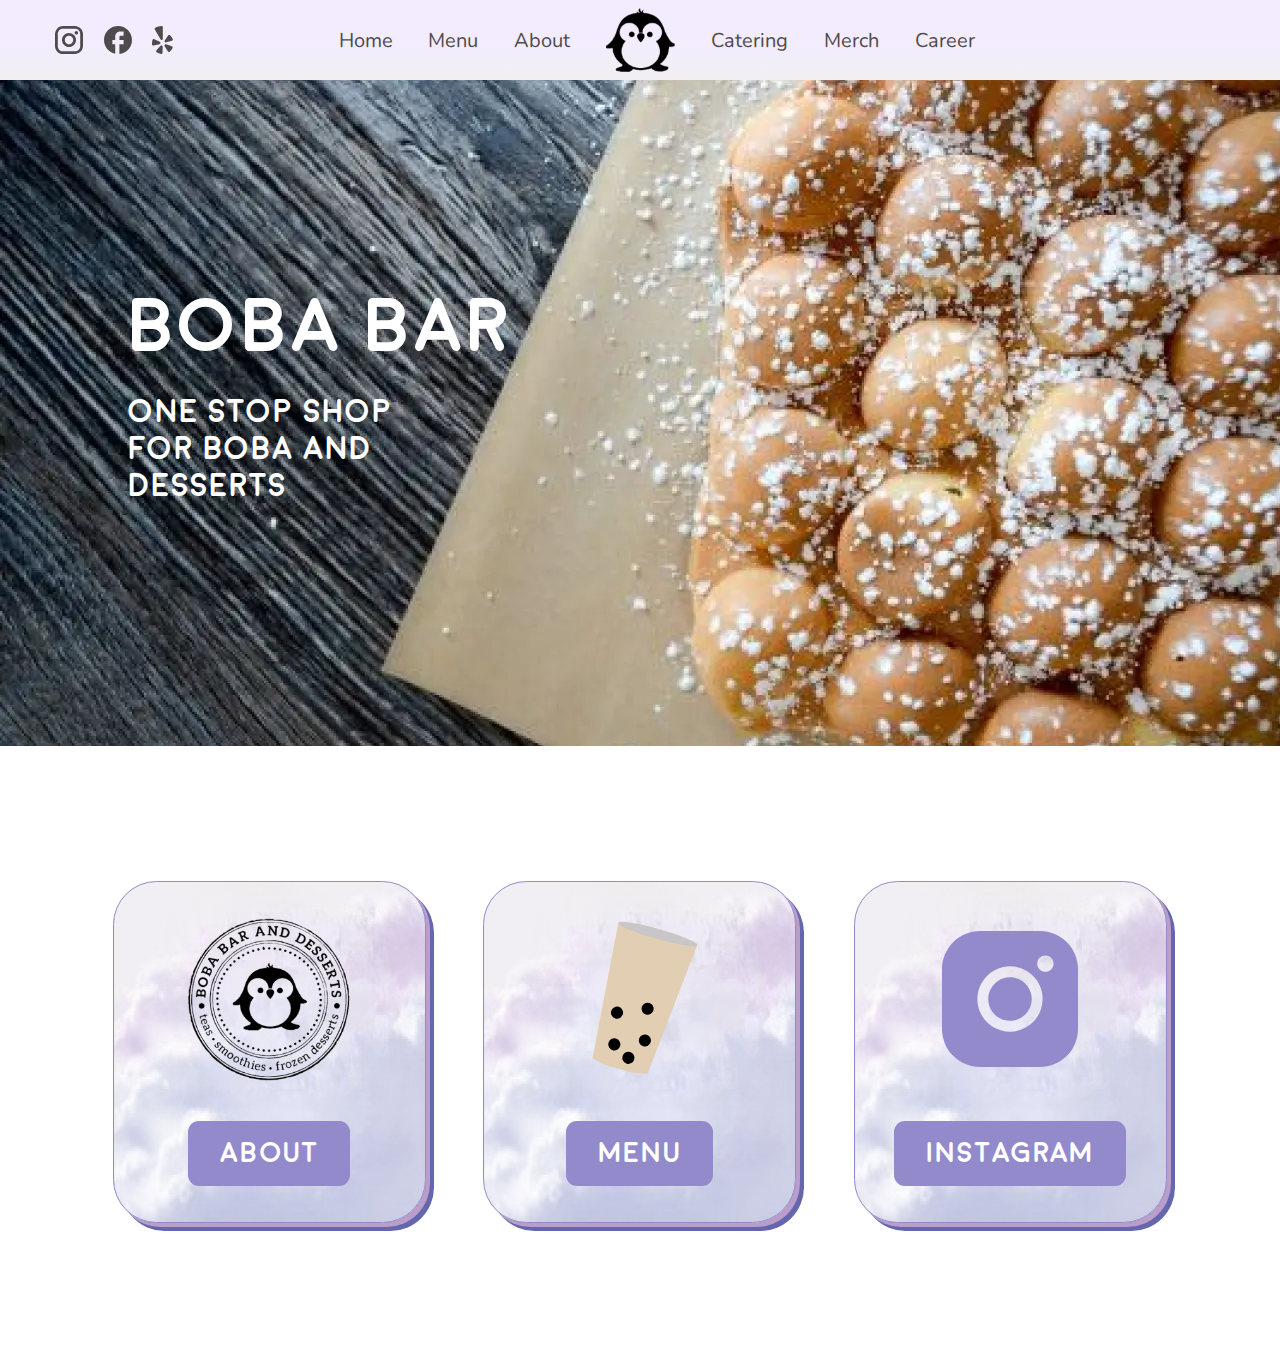
==== index.html @ d7147691 "add nav section on home page" ====
<!DOCTYPE html>
<html lang="en">
<head>
    <meta charset="UTF-8">
    <meta name="viewport" content="width=device-width, initial-scale=1.0">
    <title>Boba Bar</title>
    <link href="index.css" rel="stylesheet"/>
    <script src="component.js"></script>
</head>
<body>
    <header>
        <nav-component></nav-component>
    </header>

    <main>
        <section id="home">
            <h1>BOBA BAR</h1>
            <p>ONE STOP SHOP FOR BOBA AND DESSERTS</p>
        </section>
        <nav>
            <a href="about.html"><img src="assets/logo.png" alt="Boba Bar Logo" height="163"><span>About</span></a>
            <a href="menu.html"><img src="assets/boba-tea.svg" alt="Boba Bar Logo" height="163"><span>Menu</span></a>
            <a href="https://www.instagram.com/"><img src="assets/ins-filled-icon.svg" alt="Boba Bar Logo" height="163"><span>Instagram</span></a>
        </nav>
    </main>
</body>
</html>
---- index.css ----
:root {
    --primary-purple: #938ACB;
}

* {
    margin: 0;
    padding: 0;
    font-family: 'MoonBold';
}

@font-face {
    font-family: 'Nunito';
    src: url(assets/Nunito-Regular.ttf);
}

@font-face {
    font-family: 'MoonLight';
    src: url(assets/Moon-Light.otf);
}

@font-face {
    font-family: 'MoonBold';
    src: url(assets/Moon-Bold.otf);
}

nav-component {
    display: grid;
    grid-template-columns: 13.8vw auto 11.2vw;
    background: linear-gradient(180deg, #F3ECFF 42.71%, #F1EFF3 100%);
    height: 80px;
    align-items: center;
    justify-items: center;
    font-family: 'Nunito';
    font-size: 20px;
}

#home {
    height: 666px;
    background-image: url(assets/home-image.webp);
}

h1 {
    color: #FFF;
    width: fit-content;
    font-size: 76px;
    position: relative;
    left: 128px;
    top: 203px;
    letter-spacing: 2px;
}

#home p {
    color: #FFF;
    width: 275px;
    font-size: 32px;
    position: relative;
    left: 128px;
    top: 226px;
    letter-spacing: 1px;
}

nav {
    display: flex;
    height: 612px;
    align-items: center;
    padding-left: 8.8vw;
}

nav a {
    width: 24.3vw;
    height: 340px;
    box-shadow: 4px 4px 0px 0px #BA9EC9, 8px 8px 0px 0px #6467AE;
    border: 1.4px solid var(--primary-purple, #938ACB);
    border-radius: 43.6px;
    margin-right: 4.5vw;
    display: flex;
    flex-direction: column;
    justify-content: center;
    align-items: center;
    background-image: url(assets/cloud.png);
    text-decoration: none;
    color: #FFF;
    font-size: 2.2vw;
}

nav a span {
    margin-top: 40px;
    background-color: var(--primary-purple, #938ACB);
    padding: 16px 32px;
    border-radius: 10.9px;
}
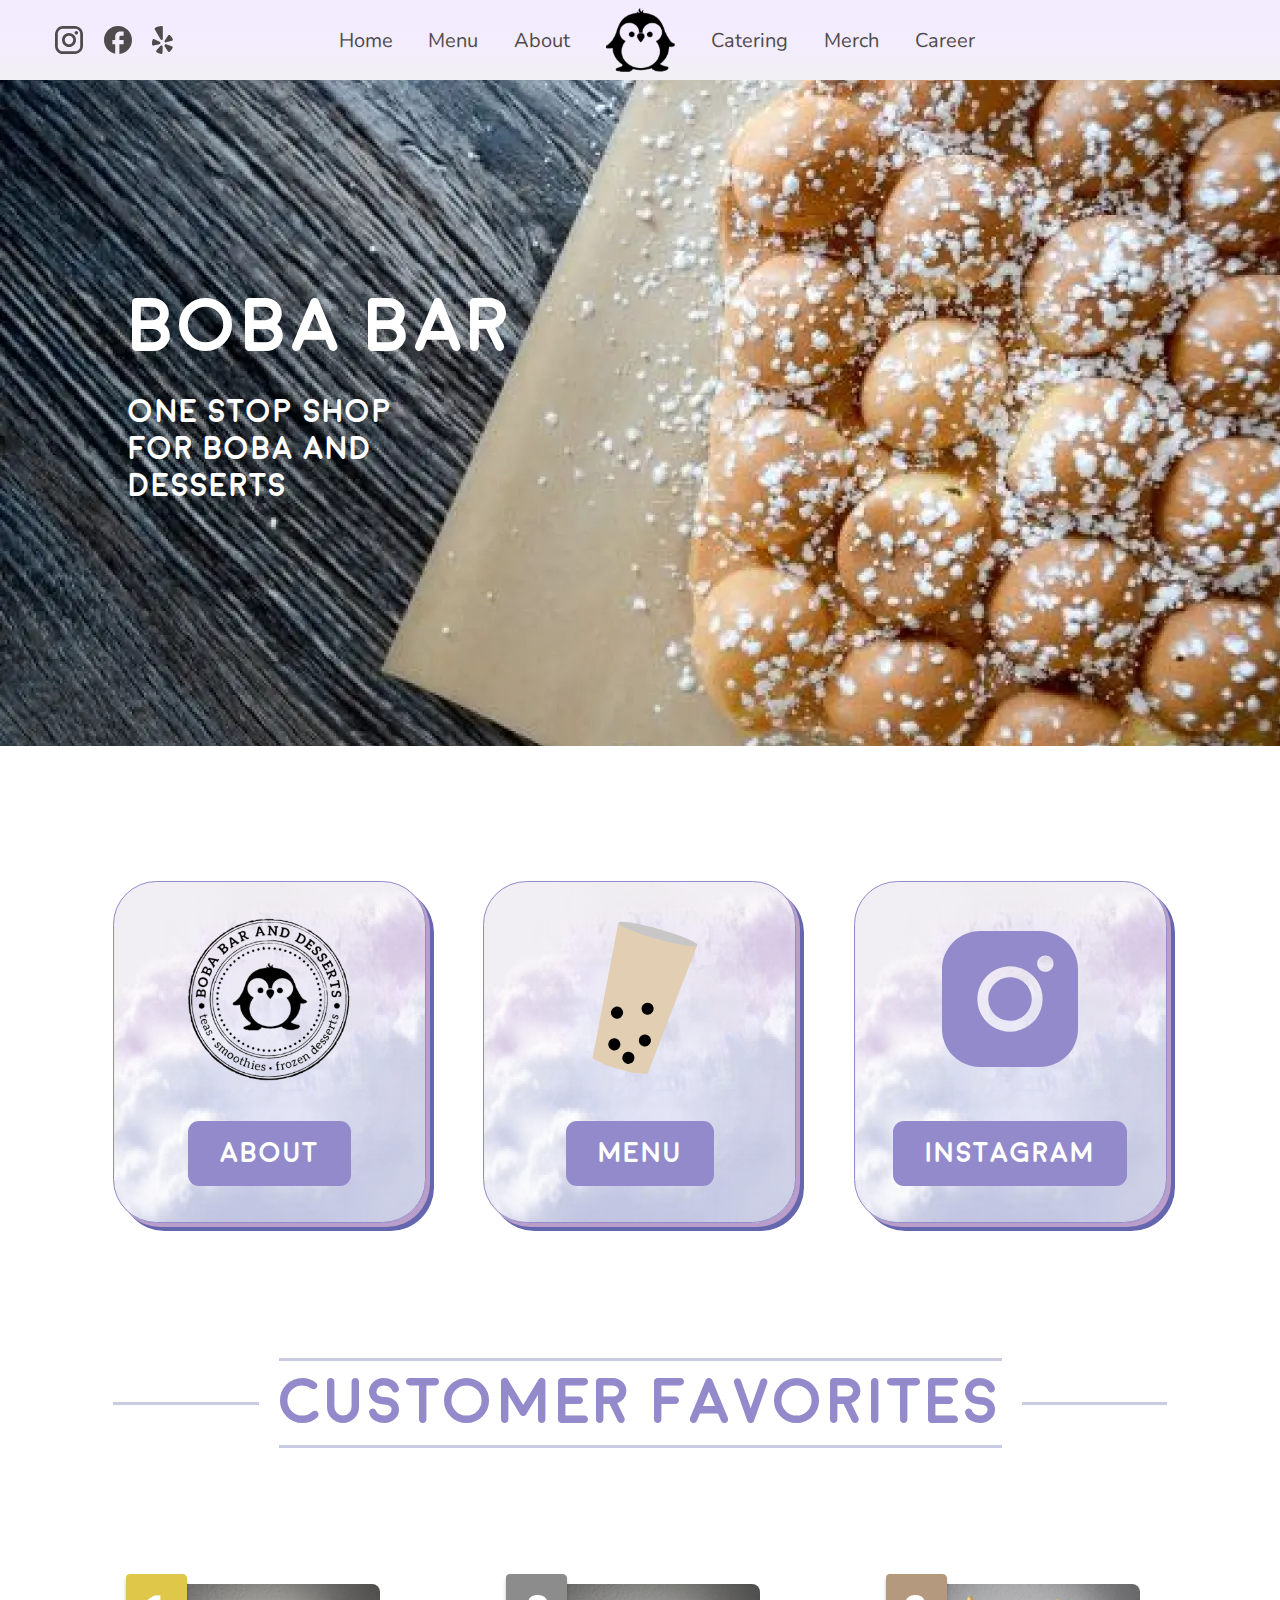
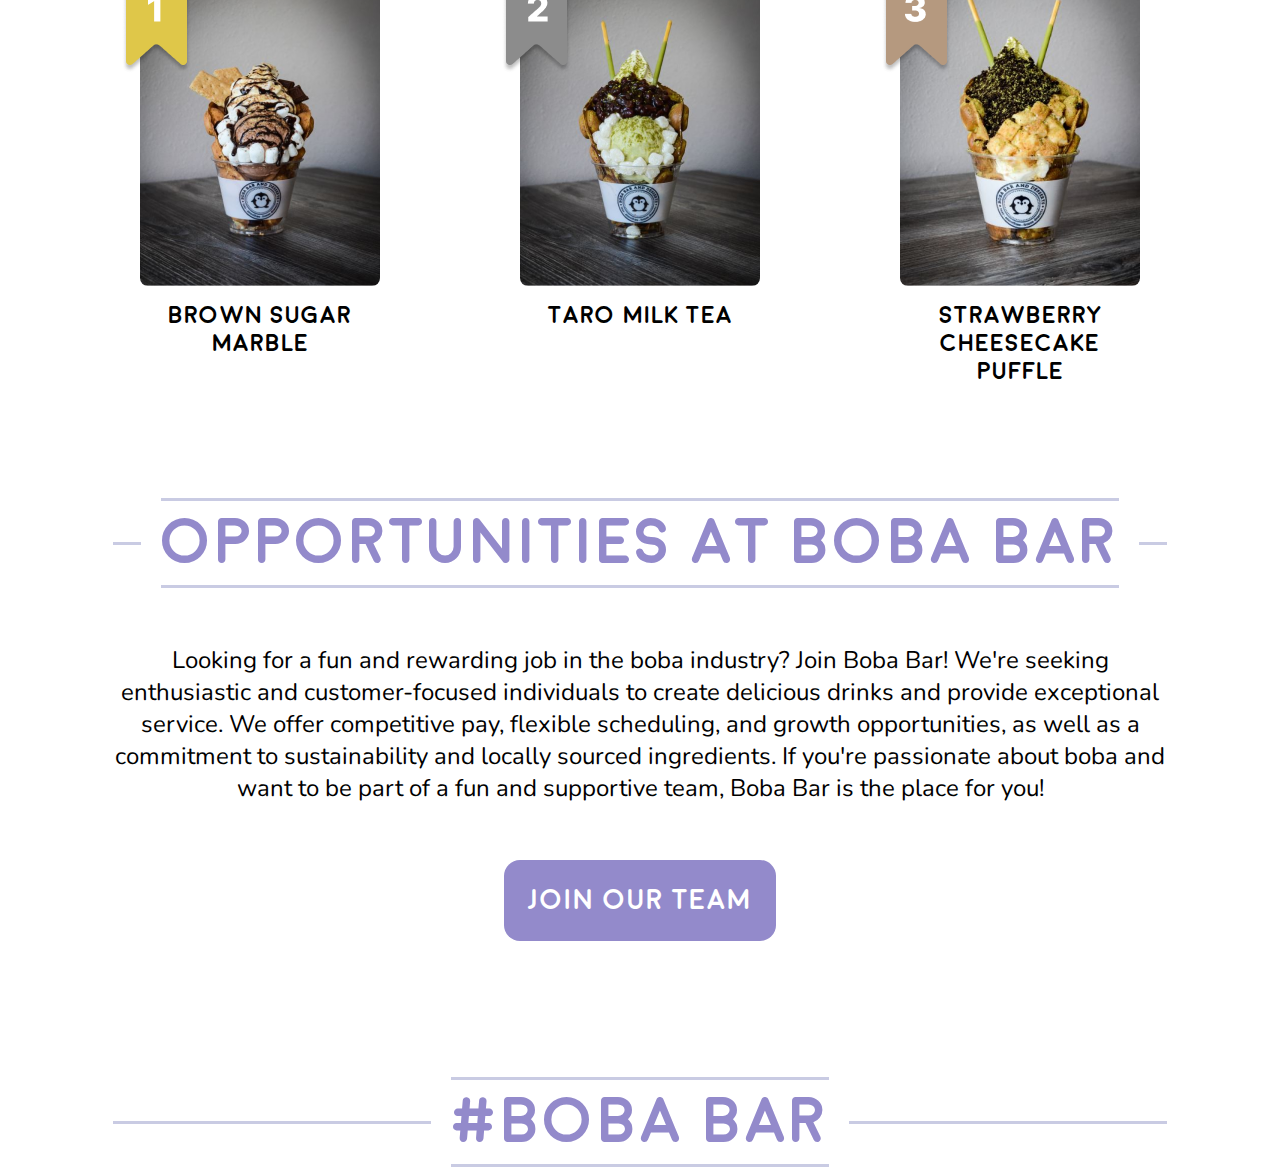
==== commit 937c043e: "add customer favorite and opportunity in home page" ====
--- a/index.html
+++ b/index.html
@@ -18,10 +18,37 @@
             <p>ONE STOP SHOP FOR BOBA AND DESSERTS</p>
         </section>
         <nav>
-            <a href="about.html"><img src="assets/logo.png" alt="Boba Bar Logo" height="163"><span>About</span></a>
-            <a href="menu.html"><img src="assets/boba-tea.svg" alt="Boba Bar Logo" height="163"><span>Menu</span></a>
-            <a href="https://www.instagram.com/"><img src="assets/ins-filled-icon.svg" alt="Boba Bar Logo" height="163"><span>Instagram</span></a>
+            <a href="about.html"><img src="assets/logo.png" alt="Boba Bar Logo" height="163"><span>ABOUT</span></a>
+            <a href="menu.html"><img src="assets/boba-tea.svg" alt="Boba Bar Logo" height="163"><span>MENU</span></a>
+            <a href="https://www.instagram.com/"><img src="assets/ins-filled-icon.svg" alt="Boba Bar Logo" height="163"><span>INSTAGRAM</span></a>
         </nav>
+        <section id="customer-favorites">
+            <div>
+                <h2>CUSTOMER FAVORITES</h2>
+            </div>
+            <ol>
+                <li><img src="assets/1.png" alt="1"><img src="assets/favorite1.png" alt="Brown Sugar Marble" width="240"><div>BROWN SUGAR MARBLE</div></li>
+                <li><img src="assets/2.png" alt="2"><img src="assets/favorite2.png" alt="Taro Milk Tea" width="240"><div>TARO MILK TEA</div></li>
+                <li><img src="assets/3.png" alt="3"><img src="assets/favorite3.png" alt="Brown Sugar Marble" width="240"><div>STRAWBERRY CHEESECAKE PUFFLE</div></li>
+            </ol>
+        </section>
+        <section id="opportunities">
+            <div>
+                <h2>OPPORTUNITIES AT BOBA BAR</h2>
+            </div>
+            <p>
+                Looking for a fun and rewarding job in the boba industry? Join Boba Bar! We're seeking enthusiastic and customer-focused individuals to create 
+                delicious drinks and provide exceptional service. We offer competitive pay, flexible scheduling, and growth opportunities, as well as a commitment 
+                to sustainability and locally sourced ingredients. If you're passionate about boba and want to be part of a fun and supportive team, Boba Bar is 
+                the place for you! 
+            </p>
+            <a href="career.html">JOIN OUR TEAM</a>
+        </section>
+        <section id="boba-bar">
+            <div>
+                <h2>#BOBA BAR</h2>
+            </div>
+        </section>
     </main>
 </body>
 </html>--- a/index.css
+++ b/index.css
@@ -88,4 +88,110 @@
     background-color: var(--primary-purple, #938ACB);
     padding: 16px 32px;
     border-radius: 10.9px;
+    letter-spacing: 1px;
+}
+
+h2 {
+    text-align: center;
+    color: var(--primary-purple, #938ACB);
+    font-size: 64px;
+    border-bottom: 3px solid #C9CBE3;
+    border-top: 3px solid #C9CBE3;
+    padding: 5px 0;
+    letter-spacing: 2px;
+}
+
+section > div {
+    display: flex;
+    width: 82.4vw;
+    align-items: center;
+}
+
+section > div::before {
+    content: "";
+    height: 3px;
+    background-color: #C9CBE3;
+    margin-right: 20px;
+    flex-grow: 1;
+}
+
+section > div::after {
+    content: "";
+    height: 3px;
+    background-color: #C9CBE3;
+    margin-left: 20px;
+    flex-grow: 1;
+}
+
+#customer-favorites {
+    display: flex;
+    flex-direction: column;
+    align-items: center;
+    height: 740px;
+}
+
+#customer-favorites ol {
+    display: flex;
+    list-style-type: none;
+    width: 100vw;
+    justify-content: space-evenly;
+    margin-top: 37px;
+}
+
+#customer-favorites li {
+    display: flex;
+    flex-direction: column;
+    align-items: center;
+}
+
+#customer-favorites li > img:first-child {
+    position: relative;
+    right: 103.5px;
+    top: 89px;
+}
+
+#customer-favorites li > img:nth-child(2) {
+    border-radius: 8px;
+}
+
+#customer-favorites ol div {
+    font-size: 24px;
+    width: 240px;
+    text-align: center;
+    margin-top: 16px;
+    letter-spacing: 1px;
+}
+
+#opportunities {
+    display: flex;
+    flex-direction: column;
+    align-items: center;
+}
+
+#opportunities p {
+    width: 82.4vw;
+    font-family: 'Nunito';
+    letter-spacing: 0px;
+    font-size: 24px;
+    text-align: center;
+    margin-top: 56px;
+}
+
+#opportunities a {
+    margin-top: 56px;
+    background-color: var(--primary-purple, #938ACB);
+    padding: 24px;
+    border-radius: 16px;
+    text-decoration: none;
+    color: #FFF;
+    font-size: 2.2vw;
+    letter-spacing: 1px;
+    margin-bottom: 136px;
+}
+
+#boba-bar {
+    display: flex;
+    flex-direction: column;
+    align-items: center;
+    /* height: 588px; */
 }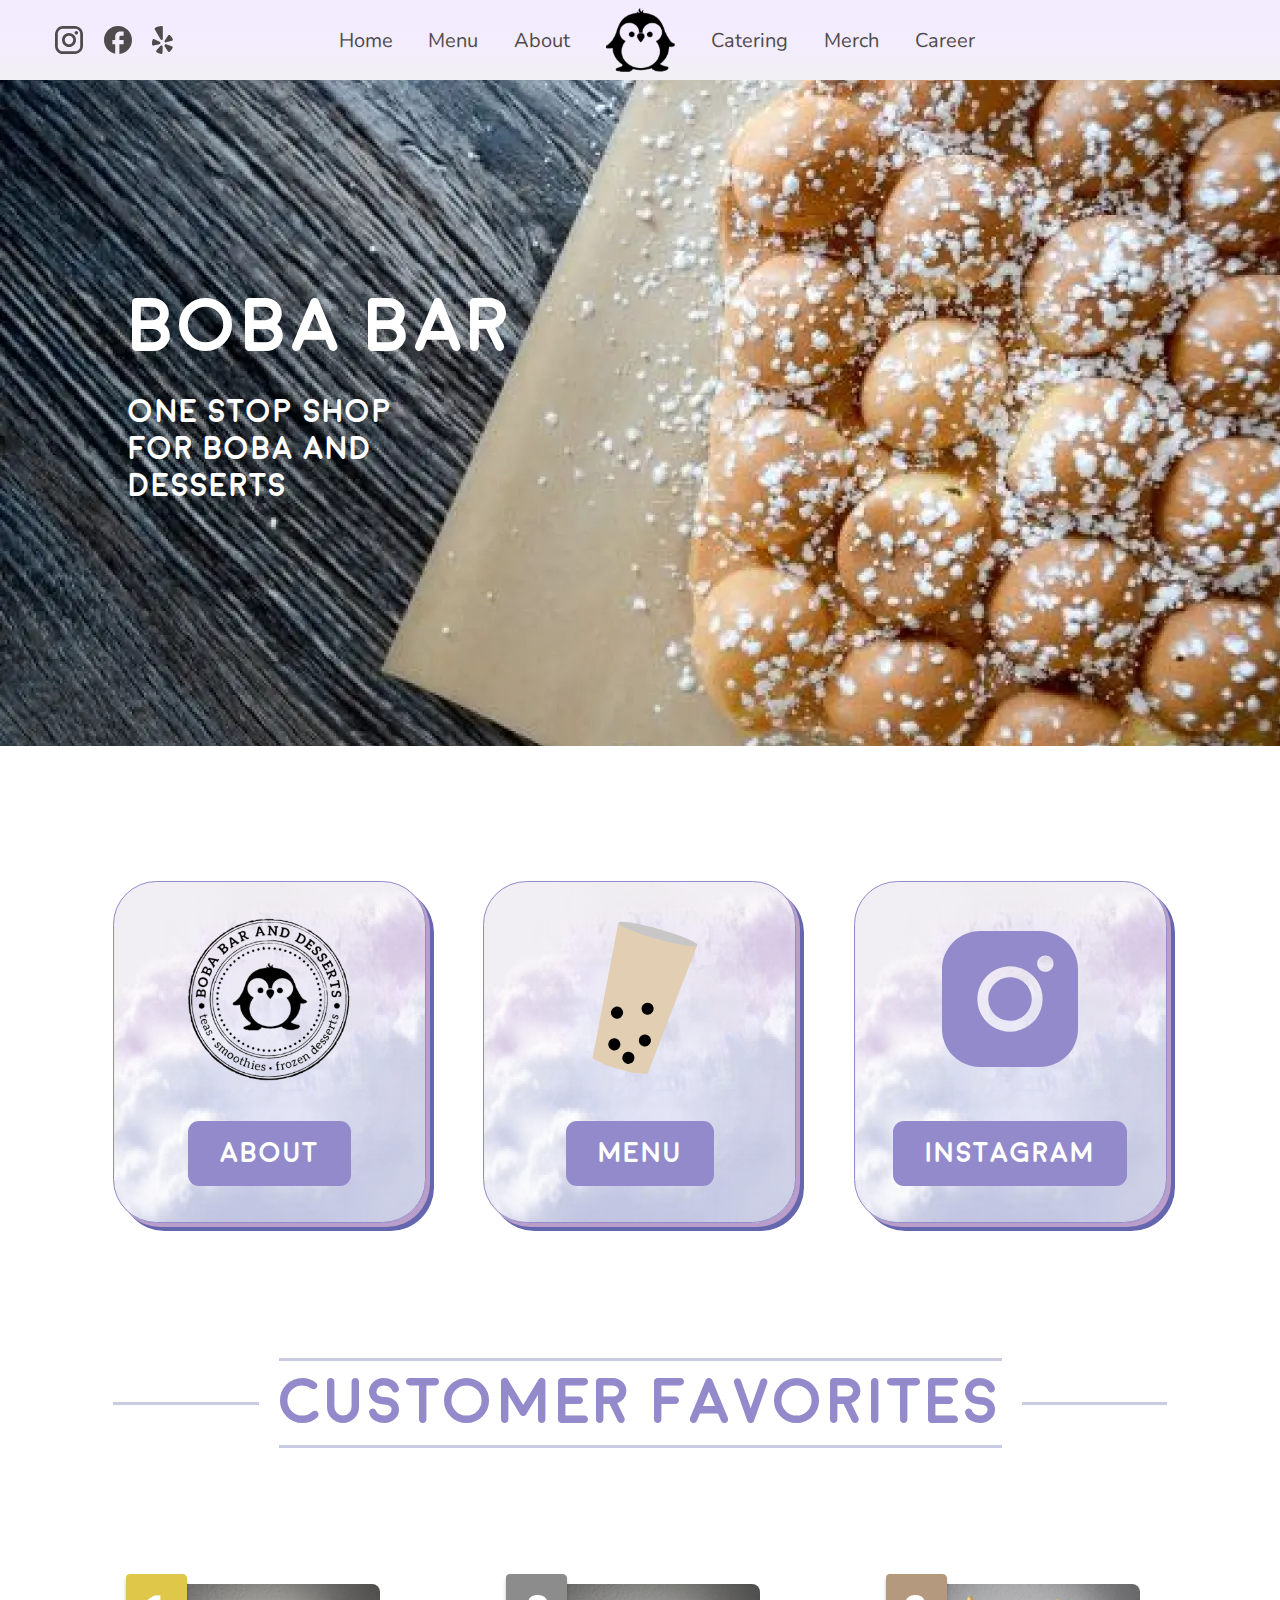
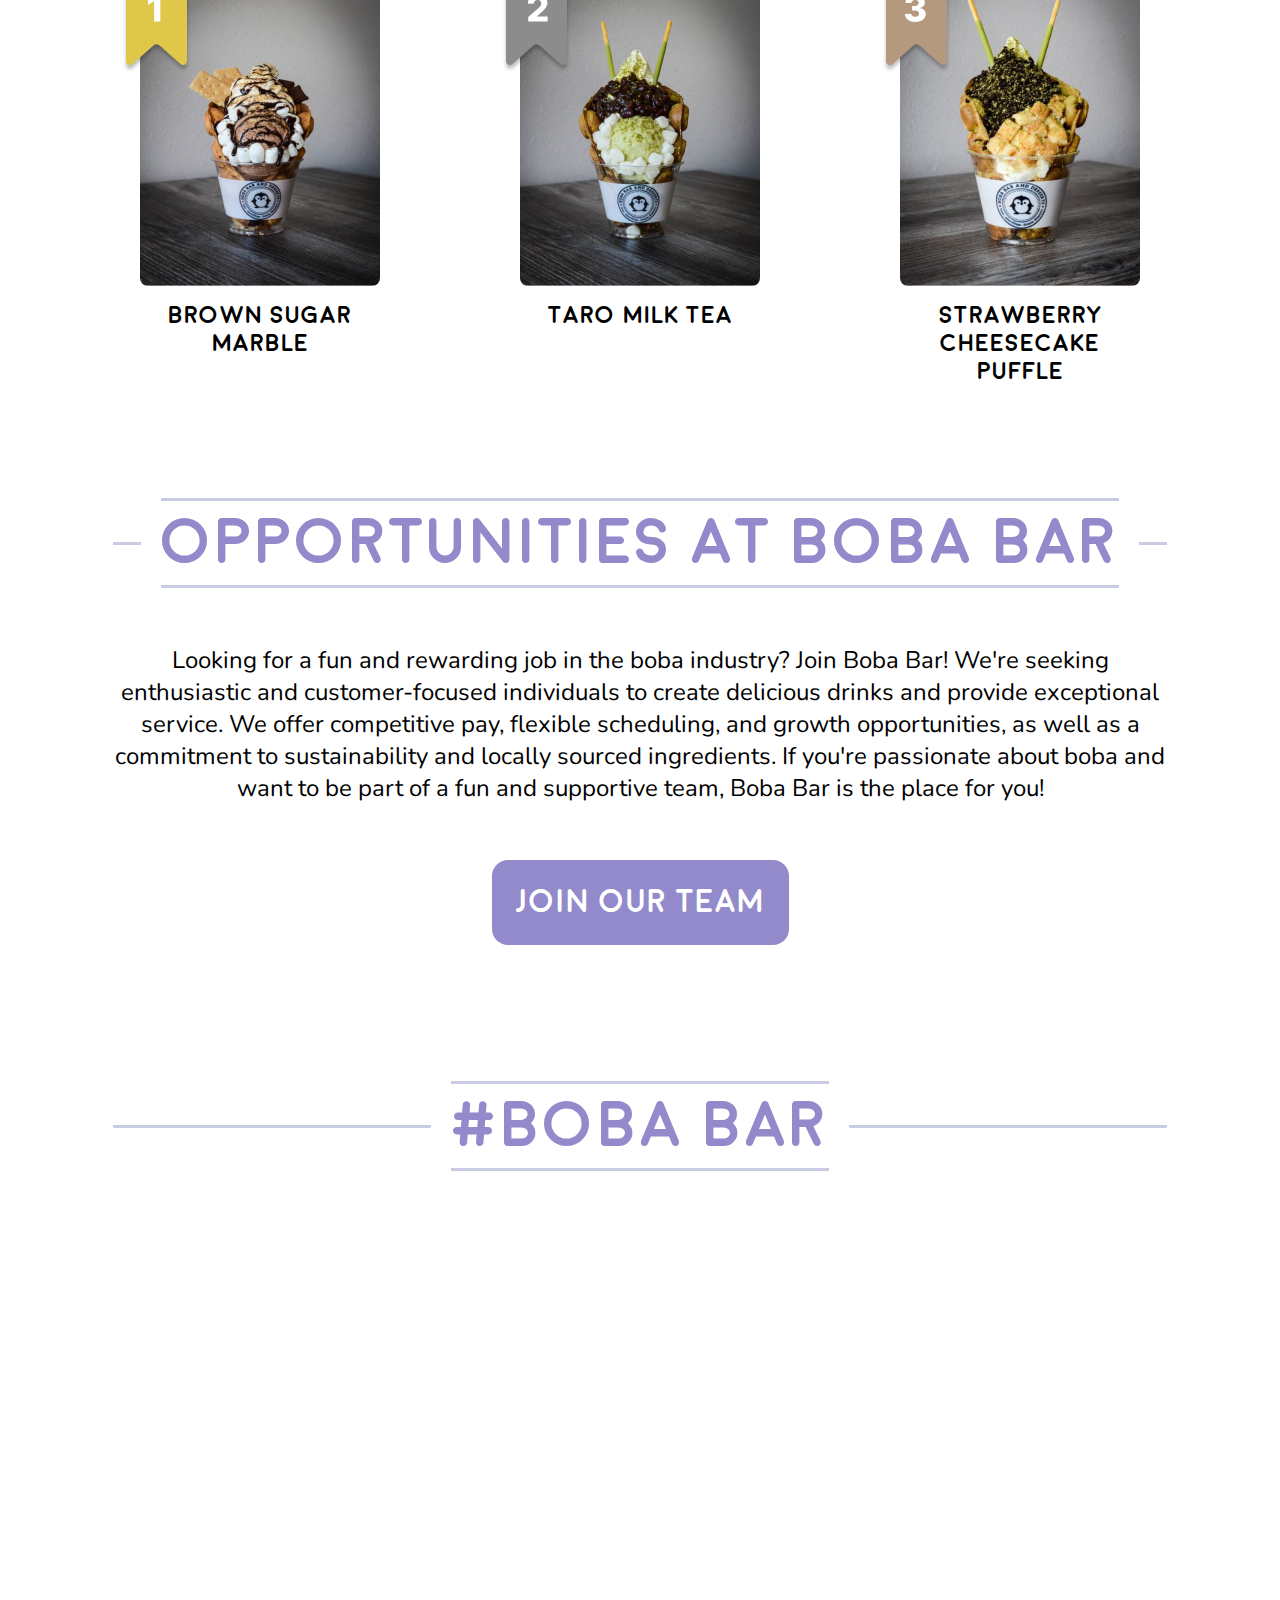
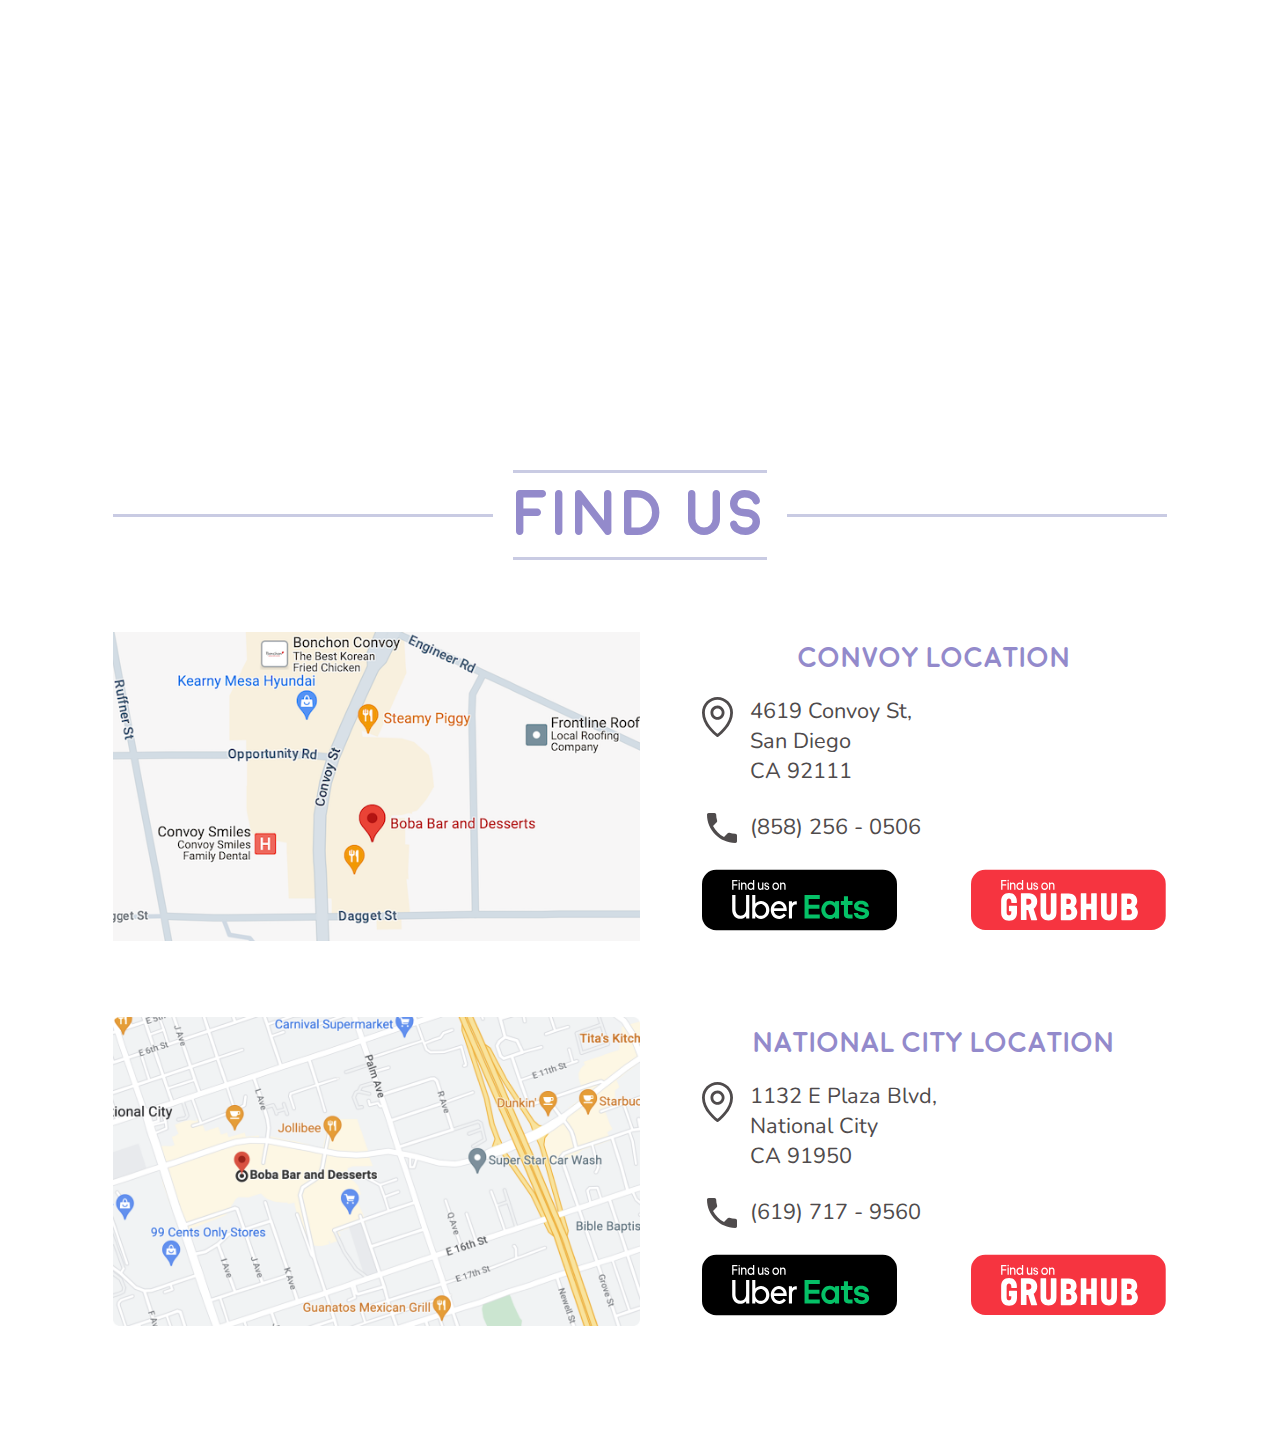
==== commit 63bd7b30: "add find us section" ====
--- a/index.html
+++ b/index.html
@@ -49,6 +49,63 @@
                 <h2>#BOBA BAR</h2>
             </div>
         </section>
+        <section id="find-us">
+            <div>
+                <h2>FIND US</h2>
+            </div>
+            <address>
+                <a href="https://www.google.com/maps/place/Boba+Bar+and+Desserts/@32.8244555,-117.1570909,17z/data=!3m1!4b1!4m6!3m5!1s0x80dbff946a42c517:0x4d366c7388906545!8m2!3d32.824451!4d-117.154516!16s%2Fg%2F11c48692sg?entry=ttu">
+                    <img src="assets/convoy-location.png" alt="convoy location on google map">
+                </a>
+                <p>CONVOY LOCATION</p>
+                <div class="location">
+                    <img src="assets/location-icon.svg" alt="location icon">
+                    <p>
+                        4619 Convoy St,<br/>
+                        San Diego<br/>
+                        CA 92111<br/>
+                    </p>
+                </div>
+                <div class="phone">
+                    <img src="assets/phone-icon.svg" alt="phone icon">
+                    <p>(858) 256 - 0506</p>
+                </div>
+                <div class="links">
+                    <a href="https://www.ubereats.com/store/boba-bar-and-desserts-4619-convoy-street/r72Ex9WFTiyqSzNwh6Mhdg">
+                        <img src="assets/uber-eats.svg" alt="uber eats icon and link">
+                    </a>
+                    <a href="https://www.grubhub.com/restaurant/boba-bar-and-desserts-4619-convoy-st-san-diego/2055591">
+                        <img src="assets/grubhub.svg" alt="grubhub icon and link">
+                    </a>
+                </div>
+            </address>
+            <address>
+                <a href="https://www.google.com/maps/place/Boba+Bar+and+Desserts/@32.6760625,-117.0976457,17z/data=!3m1!4b1!4m6!3m5!1s0x80d9530e4589ebfd:0x1d3f7e11e94e4441!8m2!3d32.676058!4d-117.0950708!16s%2Fg%2F11h6l6twl8?entry=ttu">
+                    <img src="assets/national-city-location.png" alt="national city location on google map">
+                </a>
+                <p>NATIONAL CITY LOCATION</p>
+                <div class="location">
+                    <img src="assets/location-icon.svg" alt="location icon">
+                    <p>
+                        1132 E Plaza Blvd,<br/>
+                        National City<br/>
+                        CA 91950<br/>
+                    </p>
+                </div>
+                <div class="phone">
+                    <img src="assets/phone-icon.svg" alt="phone icon">
+                    <p>(619) 717 - 9560</p>
+                </div>
+                <div class="links">
+                    <a href="https://www.ubereats.com/store/boba-bar-and-desserts-1132-east-plaza-boulevard/-j3vUV7XRIqIKWFCUcZlLw">
+                        <img src="assets/uber-eats.svg" alt="uber eats icon and link">
+                    </a>
+                    <a href="https://www.grubhub.com/restaurant/boba-bar-and-desserts-1132-e-plaza-blvd-203-national-city/2043486">
+                        <img src="assets/grubhub.svg" alt="grubhub icon and link">
+                    </a>
+                </div>
+            </address>
+        </section>
     </main>
 </body>
 </html>--- a/index.css
+++ b/index.css
@@ -1,5 +1,6 @@
 :root {
     --primary-purple: #938ACB;
+    --primary-grey: #4F4B4C;
 }
 
 * {
@@ -184,14 +185,80 @@
     border-radius: 16px;
     text-decoration: none;
     color: #FFF;
+    font-size: 32px;
+    letter-spacing: 1px;
+    margin-bottom: 136px;
+}
+
+#boba-bar {
+    display: flex;
+    flex-direction: column;
+    align-items: center;
+    height: 989px;
+}
+
+#find-us {
+    display: flex;
+    flex-direction: column;
+    align-items: center;
+    padding-bottom: 112px;
+}
+
+#find-us address {
+    display: grid;
+    width: 82.4vw;
+    grid-template-columns: [line1] 50% [line2] 44% [line3];
+    grid-template-rows: [row1] auto [row2] auto [row3] auto [row4] auto [row5];
+    column-gap: 62px;
+    align-items: center;
+    font-style: normal;
+    margin-top: 72px;
+}
+
+address > a {
+    grid-column-start: line1;
+    grid-column-end: line2;
+    grid-row-start: row1;
+    grid-row-end: row5;
+}
+
+address > a img {
+    width: 100%;
+}
+
+address > p {
+    color: var(--primary-purple, #938ACB);
     font-size: 2.2vw;
-    letter-spacing: 1px;
-    margin-bottom: 136px;
-}
-
-#boba-bar {
-    display: flex;
-    flex-direction: column;
-    align-items: center;
-    /* height: 588px; */
+    text-align: center;
+}
+
+address .location {
+    display: flex;
+    align-items: flex-start;
+    gap: 17px;
+}
+
+address .phone {
+    display: flex;
+    align-items: center;
+    gap: 8px;
+}
+
+address div p {
+    color: var(--primary-grey, #4F4B4C);
+    font-family: 'Nunito';
+    font-size: 1.7vw;
+}
+
+address .links {
+    display: flex;
+    justify-content: space-between;
+}
+
+address .links a {
+    width: 42%;
+}
+
+address .links img {
+    width: 100%;
 }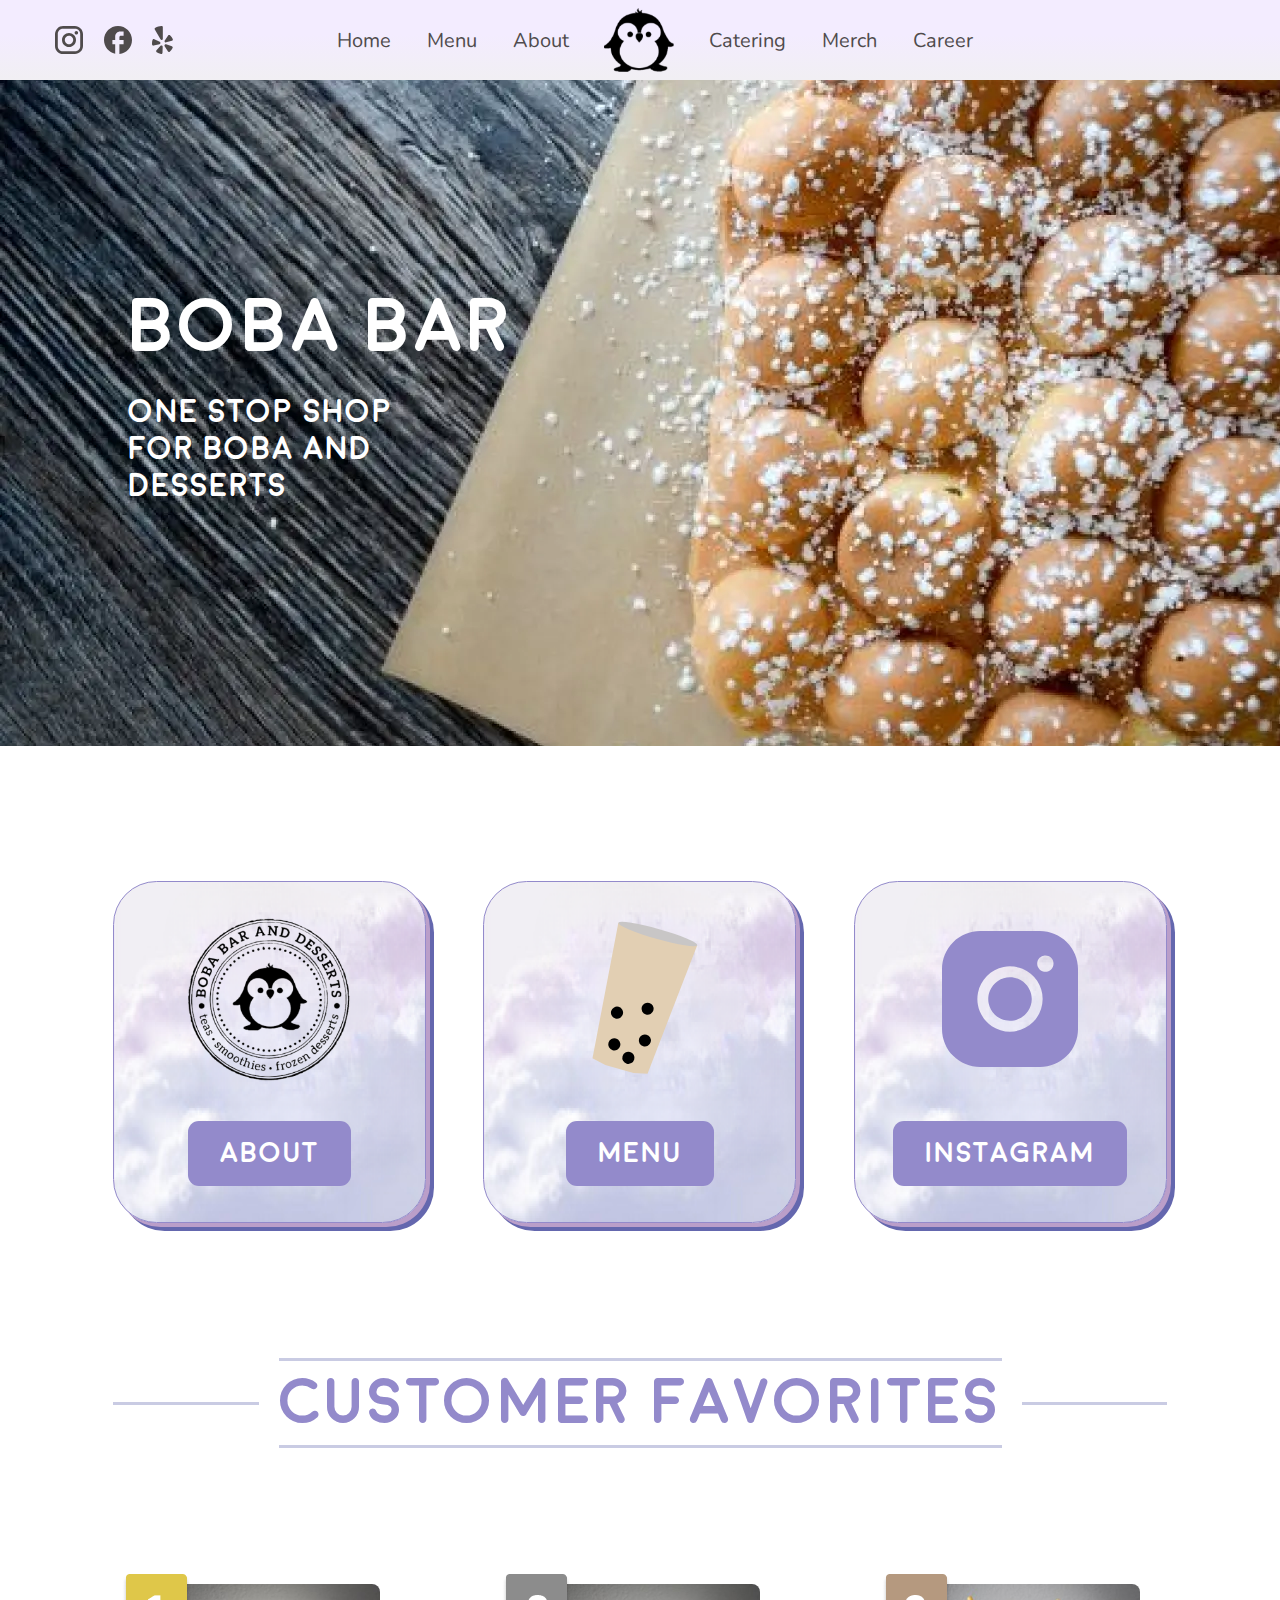
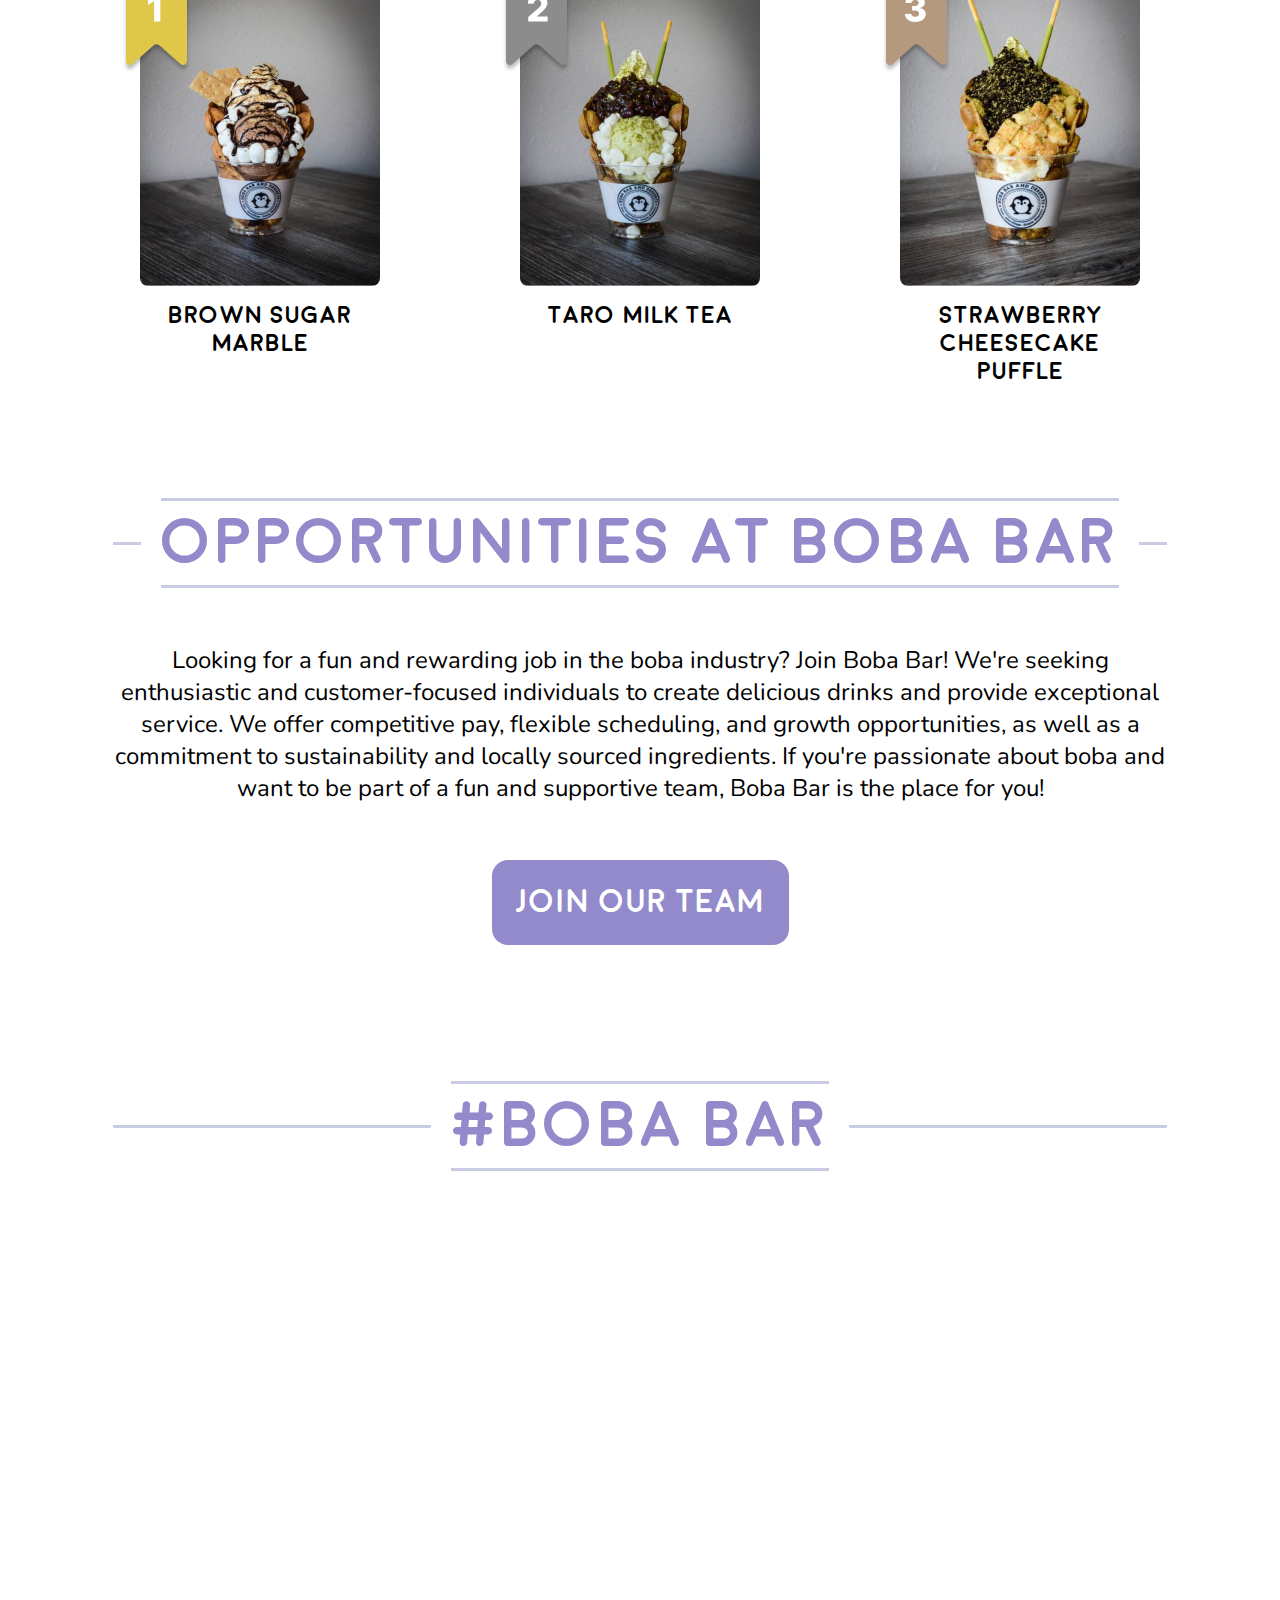
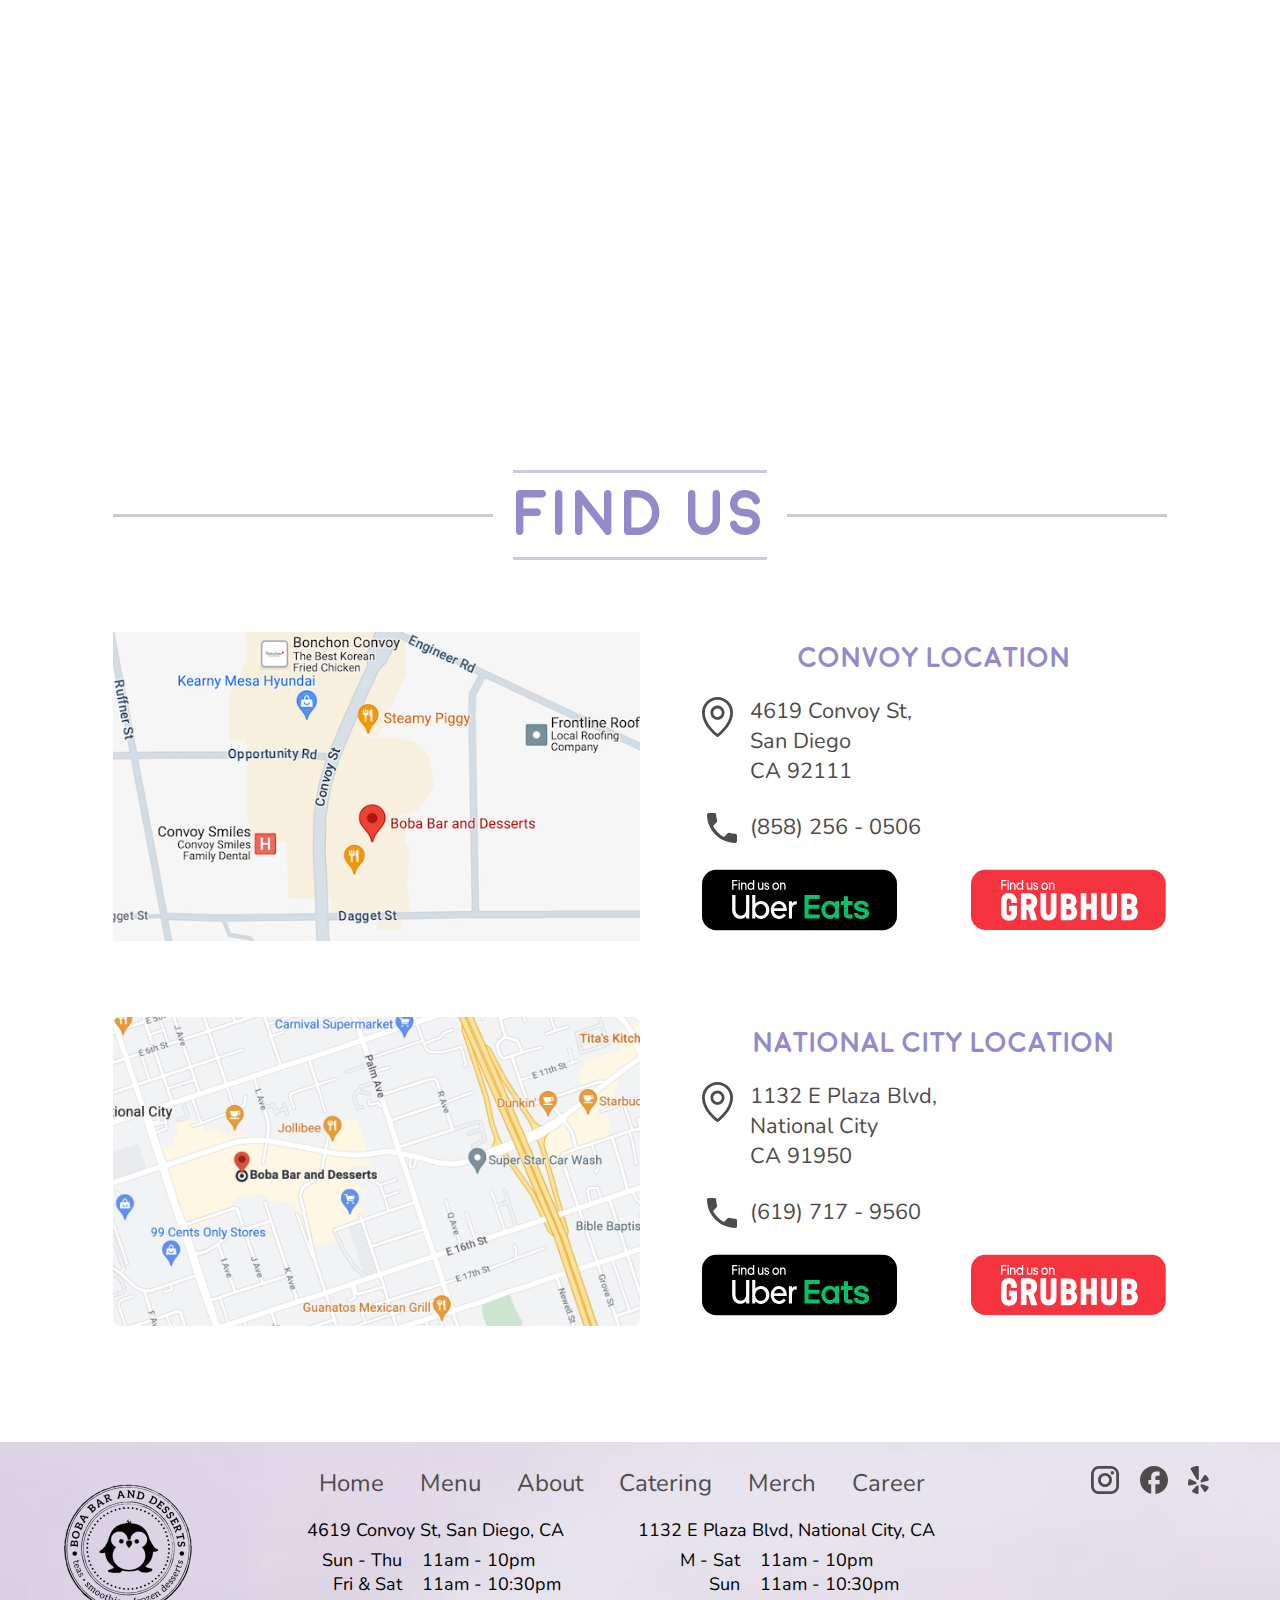
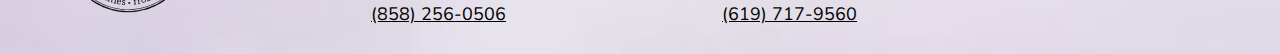
==== commit c468dd78: "added footer" ====
--- a/index.html
+++ b/index.html
@@ -18,18 +18,18 @@
             <p>ONE STOP SHOP FOR BOBA AND DESSERTS</p>
         </section>
         <nav>
-            <a href="about.html"><img src="assets/logo.png" alt="Boba Bar Logo" height="163"><span>ABOUT</span></a>
-            <a href="menu.html"><img src="assets/boba-tea.svg" alt="Boba Bar Logo" height="163"><span>MENU</span></a>
-            <a href="https://www.instagram.com/"><img src="assets/ins-filled-icon.svg" alt="Boba Bar Logo" height="163"><span>INSTAGRAM</span></a>
+            <a href="about.html"><img src="assets/logo.png" alt="Boba Bar Logo" height="163"/><span>ABOUT</span></a>
+            <a href="menu.html"><img src="assets/boba-tea.svg" alt="Boba Bar Logo" height="163"/><span>MENU</span></a>
+            <a href="https://www.instagram.com/"><img src="assets/ins-filled-icon.svg" alt="Boba Bar Logo" height="163"/><span>INSTAGRAM</span></a>
         </nav>
         <section id="customer-favorites">
             <div>
                 <h2>CUSTOMER FAVORITES</h2>
             </div>
             <ol>
-                <li><img src="assets/1.png" alt="1"><img src="assets/favorite1.png" alt="Brown Sugar Marble" width="240"><div>BROWN SUGAR MARBLE</div></li>
-                <li><img src="assets/2.png" alt="2"><img src="assets/favorite2.png" alt="Taro Milk Tea" width="240"><div>TARO MILK TEA</div></li>
-                <li><img src="assets/3.png" alt="3"><img src="assets/favorite3.png" alt="Brown Sugar Marble" width="240"><div>STRAWBERRY CHEESECAKE PUFFLE</div></li>
+                <li><img src="assets/1.png" alt="1"/><img src="assets/favorite1.png" alt="Brown Sugar Marble" width="240"/><div>BROWN SUGAR MARBLE</div></li>
+                <li><img src="assets/2.png" alt="2"/><img src="assets/favorite2.png" alt="Taro Milk Tea" width="240"/><div>TARO MILK TEA</div></li>
+                <li><img src="assets/3.png" alt="3"/><img src="assets/favorite3.png" alt="Brown Sugar Marble" width="240"/><div>STRAWBERRY CHEESECAKE PUFFLE</div></li>
             </ol>
         </section>
         <section id="opportunities">
@@ -55,11 +55,11 @@
             </div>
             <address>
                 <a href="https://www.google.com/maps/place/Boba+Bar+and+Desserts/@32.8244555,-117.1570909,17z/data=!3m1!4b1!4m6!3m5!1s0x80dbff946a42c517:0x4d366c7388906545!8m2!3d32.824451!4d-117.154516!16s%2Fg%2F11c48692sg?entry=ttu">
-                    <img src="assets/convoy-location.png" alt="convoy location on google map">
+                    <img src="assets/convoy-location.png" alt="convoy location on google map"/>
                 </a>
                 <p>CONVOY LOCATION</p>
                 <div class="location">
-                    <img src="assets/location-icon.svg" alt="location icon">
+                    <img src="assets/location-icon.svg" alt="location icon"/>
                     <p>
                         4619 Convoy St,<br/>
                         San Diego<br/>
@@ -67,25 +67,25 @@
                     </p>
                 </div>
                 <div class="phone">
-                    <img src="assets/phone-icon.svg" alt="phone icon">
+                    <img src="assets/phone-icon.svg" alt="phone icon"/>
                     <p>(858) 256 - 0506</p>
                 </div>
                 <div class="links">
                     <a href="https://www.ubereats.com/store/boba-bar-and-desserts-4619-convoy-street/r72Ex9WFTiyqSzNwh6Mhdg">
-                        <img src="assets/uber-eats.svg" alt="uber eats icon and link">
+                        <img src="assets/uber-eats.svg" alt="uber eats icon and link"/>
                     </a>
                     <a href="https://www.grubhub.com/restaurant/boba-bar-and-desserts-4619-convoy-st-san-diego/2055591">
-                        <img src="assets/grubhub.svg" alt="grubhub icon and link">
+                        <img src="assets/grubhub.svg" alt="grubhub icon and link"/>
                     </a>
                 </div>
             </address>
             <address>
                 <a href="https://www.google.com/maps/place/Boba+Bar+and+Desserts/@32.6760625,-117.0976457,17z/data=!3m1!4b1!4m6!3m5!1s0x80d9530e4589ebfd:0x1d3f7e11e94e4441!8m2!3d32.676058!4d-117.0950708!16s%2Fg%2F11h6l6twl8?entry=ttu">
-                    <img src="assets/national-city-location.png" alt="national city location on google map">
+                    <img src="assets/national-city-location.png" alt="national city location on google map"/>
                 </a>
                 <p>NATIONAL CITY LOCATION</p>
                 <div class="location">
-                    <img src="assets/location-icon.svg" alt="location icon">
+                    <img src="assets/location-icon.svg" alt="location icon"/>
                     <p>
                         1132 E Plaza Blvd,<br/>
                         National City<br/>
@@ -93,19 +93,23 @@
                     </p>
                 </div>
                 <div class="phone">
-                    <img src="assets/phone-icon.svg" alt="phone icon">
+                    <img src="assets/phone-icon.svg" alt="phone icon"/>
                     <p>(619) 717 - 9560</p>
                 </div>
                 <div class="links">
                     <a href="https://www.ubereats.com/store/boba-bar-and-desserts-1132-east-plaza-boulevard/-j3vUV7XRIqIKWFCUcZlLw">
-                        <img src="assets/uber-eats.svg" alt="uber eats icon and link">
+                        <img src="assets/uber-eats.svg" alt="uber eats icon and link"/>
                     </a>
                     <a href="https://www.grubhub.com/restaurant/boba-bar-and-desserts-1132-e-plaza-blvd-203-national-city/2043486">
-                        <img src="assets/grubhub.svg" alt="grubhub icon and link">
+                        <img src="assets/grubhub.svg" alt="grubhub icon and link"/>
                     </a>
                 </div>
             </address>
         </section>
     </main>
+
+    <footer>
+        <footer-component></footer-component>
+    </footer>
 </body>
 </html>--- a/index.css
+++ b/index.css
@@ -26,7 +26,7 @@
 
 nav-component {
     display: grid;
-    grid-template-columns: 13.8vw auto 11.2vw;
+    grid-template-columns: 13.8vw auto 13.8vw;
     background: linear-gradient(180deg, #F3ECFF 42.71%, #F1EFF3 100%);
     height: 80px;
     align-items: center;
@@ -60,14 +60,14 @@
     letter-spacing: 1px;
 }
 
-nav {
+main nav {
     display: flex;
     height: 612px;
     align-items: center;
     padding-left: 8.8vw;
 }
 
-nav a {
+main nav a {
     width: 24.3vw;
     height: 340px;
     box-shadow: 4px 4px 0px 0px #BA9EC9, 8px 8px 0px 0px #6467AE;
@@ -84,7 +84,7 @@
     font-size: 2.2vw;
 }
 
-nav a span {
+main nav a span {
     margin-top: 40px;
     background-color: var(--primary-purple, #938ACB);
     padding: 16px 32px;
@@ -215,50 +215,57 @@
     margin-top: 72px;
 }
 
-address > a {
+#find-us address > a {
     grid-column-start: line1;
     grid-column-end: line2;
     grid-row-start: row1;
     grid-row-end: row5;
 }
 
-address > a img {
+#find-us address > a img {
     width: 100%;
 }
 
-address > p {
+#find-us address > p {
     color: var(--primary-purple, #938ACB);
     font-size: 2.2vw;
     text-align: center;
 }
 
-address .location {
+#find-us address .location {
     display: flex;
     align-items: flex-start;
     gap: 17px;
 }
 
-address .phone {
+#find-us address .phone {
     display: flex;
     align-items: center;
     gap: 8px;
 }
 
-address div p {
+#find-us address div p {
     color: var(--primary-grey, #4F4B4C);
     font-family: 'Nunito';
     font-size: 1.7vw;
 }
 
-address .links {
+#find-us address .links {
     display: flex;
     justify-content: space-between;
 }
 
-address .links a {
+#find-us address .links a {
     width: 42%;
 }
 
-address .links img {
+#find-us address .links img {
     width: 100%;
+}
+
+footer-component {
+    height: 212px;
+    background-image: url(assets/footer-background.png);
+    display: flex;
+    justify-content: space-between;
 }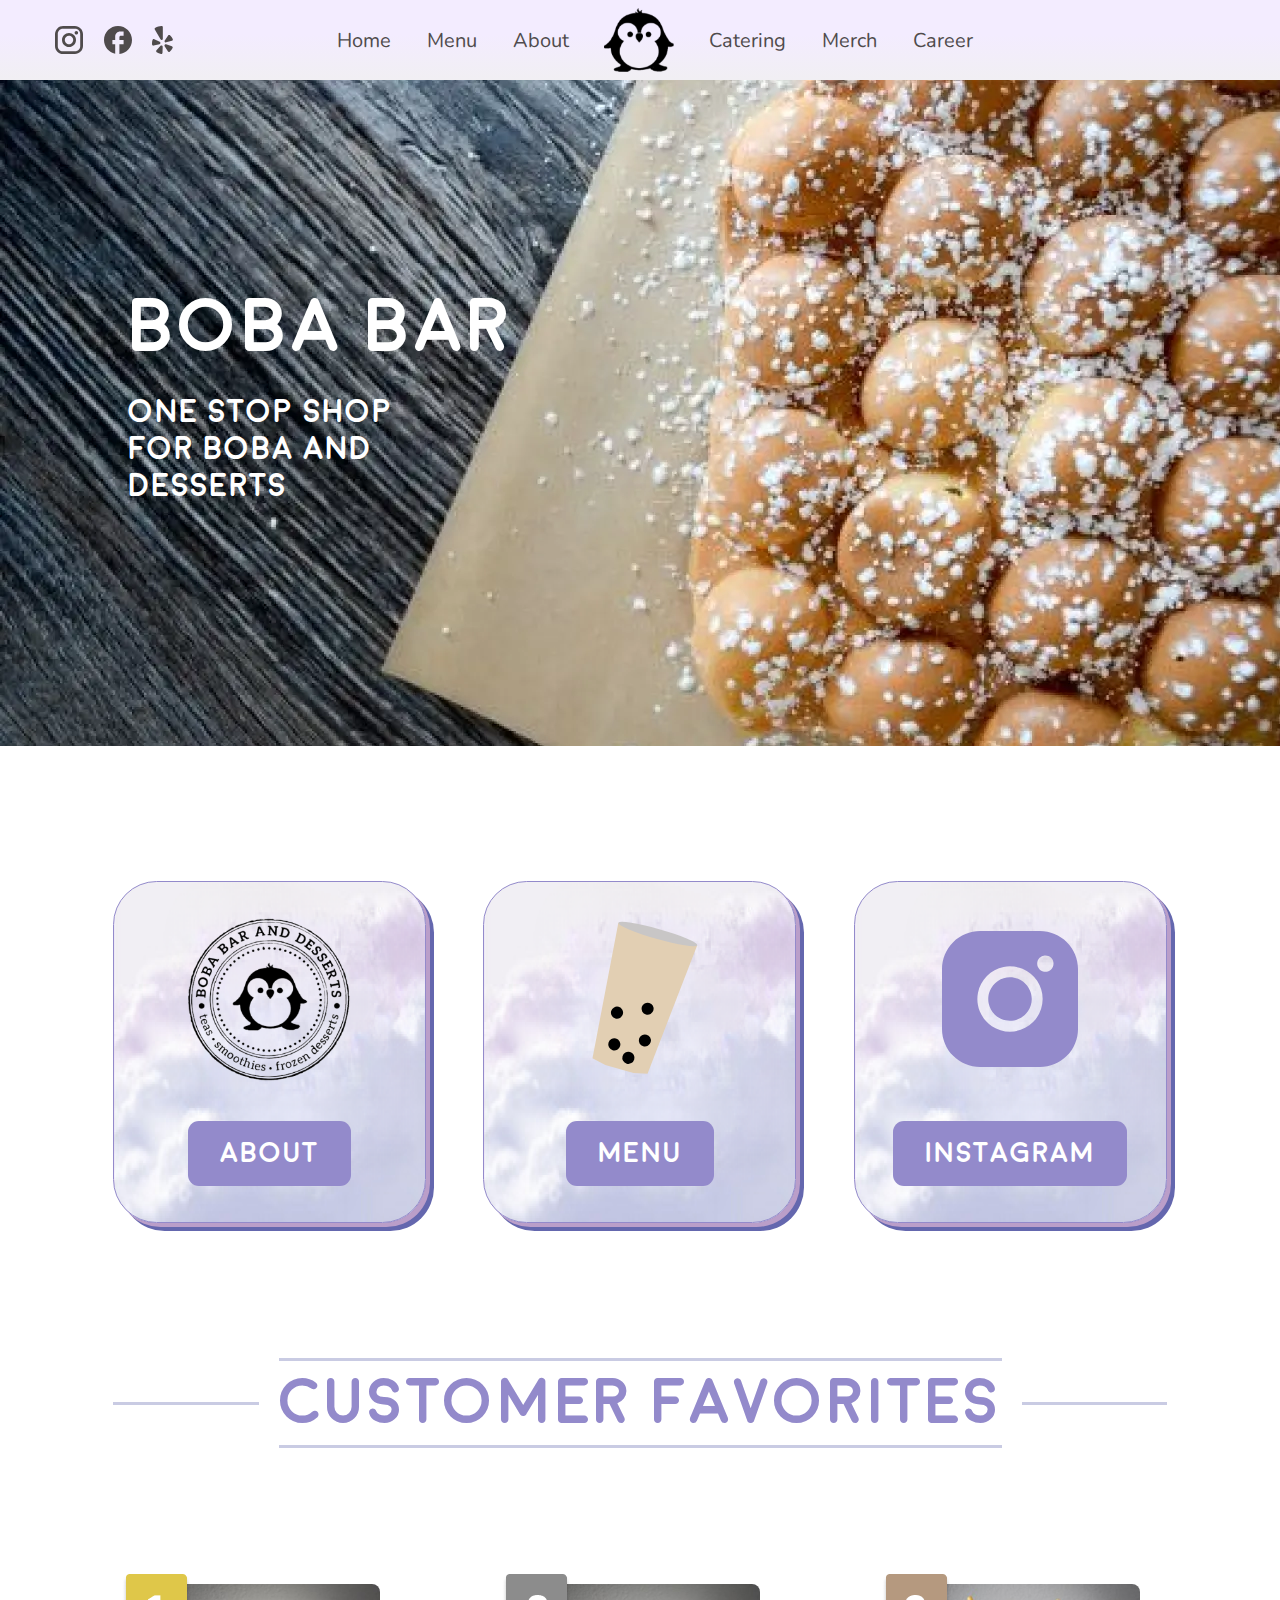
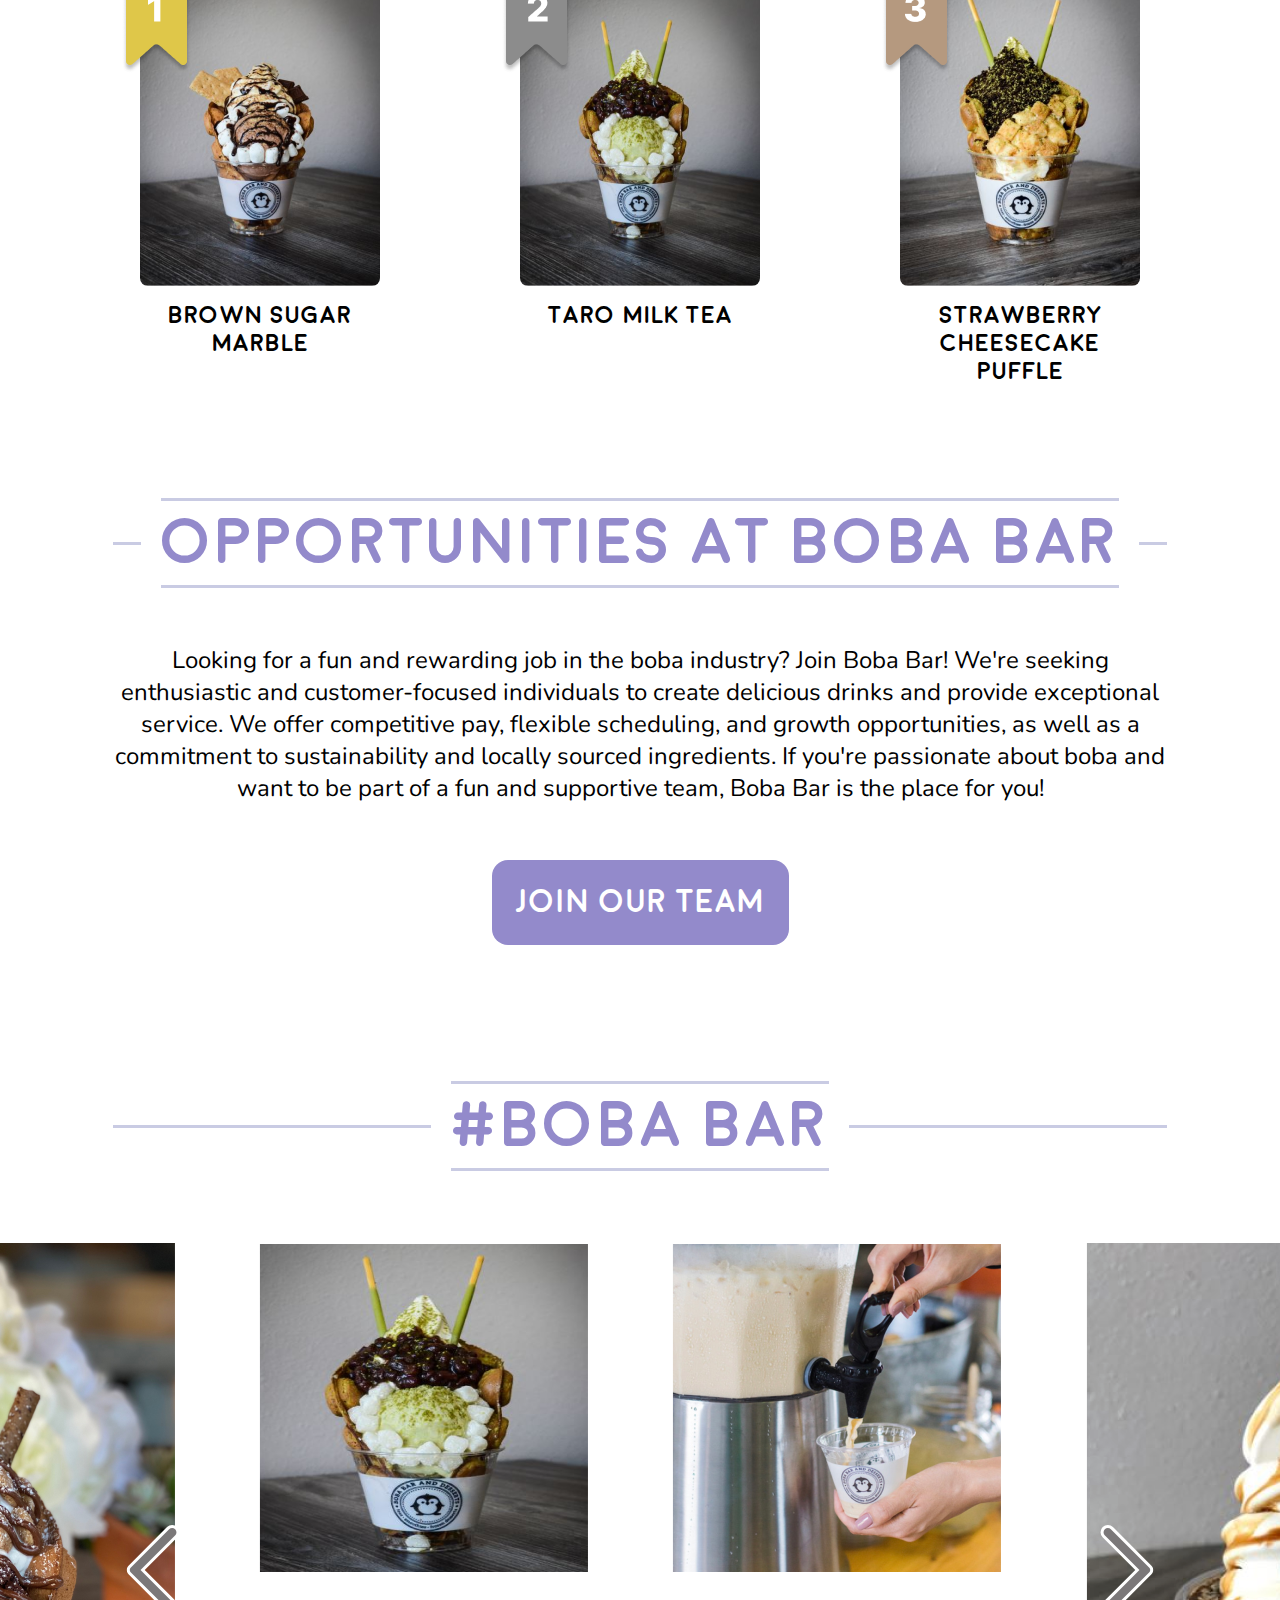
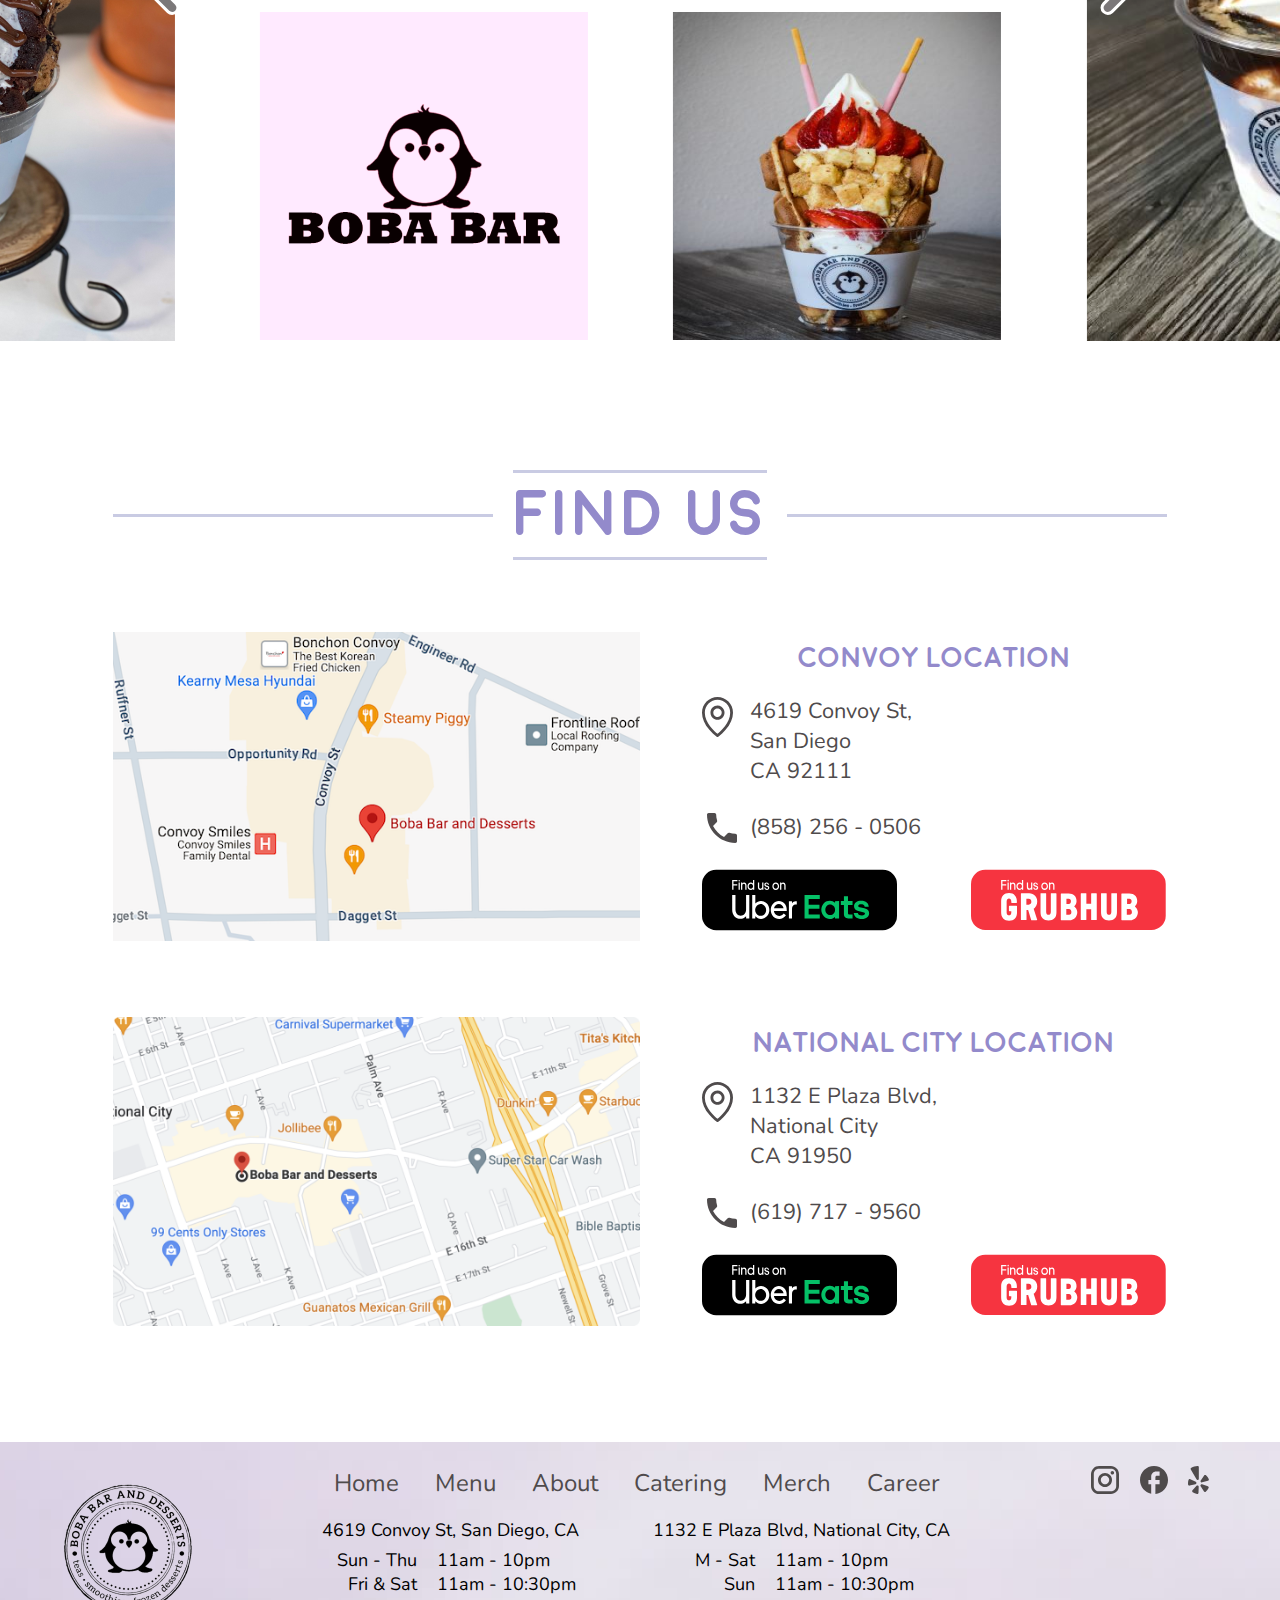
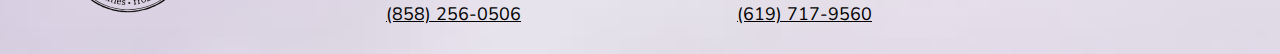
==== commit ceedf308: "added #Boba-Bar section on home page" ====
--- a/index.html
+++ b/index.html
@@ -6,6 +6,7 @@
     <title>Boba Bar</title>
     <link href="index.css" rel="stylesheet"/>
     <script src="component.js"></script>
+    <script type="module" src="index.js"></script>
 </head>
 <body>
     <header>
@@ -23,7 +24,7 @@
             <a href="https://www.instagram.com/"><img src="assets/ins-filled-icon.svg" alt="Boba Bar Logo" height="163"/><span>INSTAGRAM</span></a>
         </nav>
         <section id="customer-favorites">
-            <div>
+            <div class="separator">
                 <h2>CUSTOMER FAVORITES</h2>
             </div>
             <ol>
@@ -33,7 +34,7 @@
             </ol>
         </section>
         <section id="opportunities">
-            <div>
+            <div class="separator">
                 <h2>OPPORTUNITIES AT BOBA BAR</h2>
             </div>
             <p>
@@ -45,12 +46,26 @@
             <a href="career.html">JOIN OUR TEAM</a>
         </section>
         <section id="boba-bar">
-            <div>
+            <div class="separator">
                 <h2>#BOBA BAR</h2>
+            </div>
+            <div id="wrapper">
+                <div id="gallery">
+                    <img src="assets/g1-Brookie-Puffle.png" alt="gallery image of Brookie Puffle" id="g1"/>
+                    <img src="assets/g2-Perfect-matcha.png" alt="gallery image of Perfect Matcha" id="g2"/>
+                    <img src="assets/g3.png" alt="gallery image" id="g3"/>
+                    <img src="assets/g4-Shirt-Logo-front.png" alt="gallery image of Shirt Logo" id="g4"/>
+                    <img src="assets/g5-Strawberry-Cheesecake.png" alt="gallery image of Strawberry Cheesecake" id="g5"/>
+                    <img src="assets/g6-Affogato.png" alt="gallery image of Affogato" id="g6"/>
+                </div>
+                <div id="buttons">
+                    <button id="left-button"><img src="assets/left-arrow.svg" alt="left arrow" width="110"/></button>
+                    <button id="right-button"><img src="assets/right-arrow.svg" alt="right arrow" width="110"/></button>
+                </div>
             </div>
         </section>
         <section id="find-us">
-            <div>
+            <div class="separator">
                 <h2>FIND US</h2>
             </div>
             <address>
--- a/index.css
+++ b/index.css
@@ -102,13 +102,13 @@
     letter-spacing: 2px;
 }
 
-section > div {
+.separator {
     display: flex;
     width: 82.4vw;
     align-items: center;
 }
 
-section > div::before {
+.separator::before {
     content: "";
     height: 3px;
     background-color: #C9CBE3;
@@ -116,7 +116,7 @@
     flex-grow: 1;
 }
 
-section > div::after {
+.separator::after {
     content: "";
     height: 3px;
     background-color: #C9CBE3;
@@ -197,6 +197,77 @@
     height: 989px;
 }
 
+#boba-bar #wrapper {
+    width: 100vw;
+    margin-top: 72px;
+    overflow: hidden;
+}
+
+#boba-bar #gallery {
+    display: grid;
+    grid-template-rows: auto auto;
+    grid-template-columns: auto auto auto auto;
+    grid-template-areas: 
+    "g1 g2 g3 g6"
+    "g1 g4 g5 g6";
+    align-items: center;
+    column-gap: 5.2vw;
+    row-gap: 38px;
+    width: 1871px;
+    padding-left: 5.2vw;
+    padding-right: 5.2vw;
+    transform: translate(calc(44.8vw - 935.5px));
+    /* transform: translate(calc(0px)); */
+    /* transform: translate(calc(89.6vw - 1871px)); */
+}
+
+#g1 {
+    grid-area: g1;
+}
+
+#g2 {
+    grid-area: g2;
+}
+
+#g3 {
+    grid-area: g3;
+}
+
+#g4 {
+    grid-area: g4;
+}
+
+#g5 {
+    grid-area: g5;
+}
+
+#g6 {
+    grid-area: g6;
+}
+
+#boba-bar #buttons {
+    width: 100vw;
+    display: flex;
+    justify-content: space-between;
+}
+
+#boba-bar #buttons button {
+    background-color: transparent;
+    border: none;
+}
+
+#boba-bar #left-button {
+    position: relative;
+    left: 99px;
+    bottom: 426px;
+}
+
+#boba-bar #right-button {
+    position: relative;
+    right: 99px;
+    bottom: 426px;
+}
+
 #find-us {
     display: flex;
     flex-direction: column;
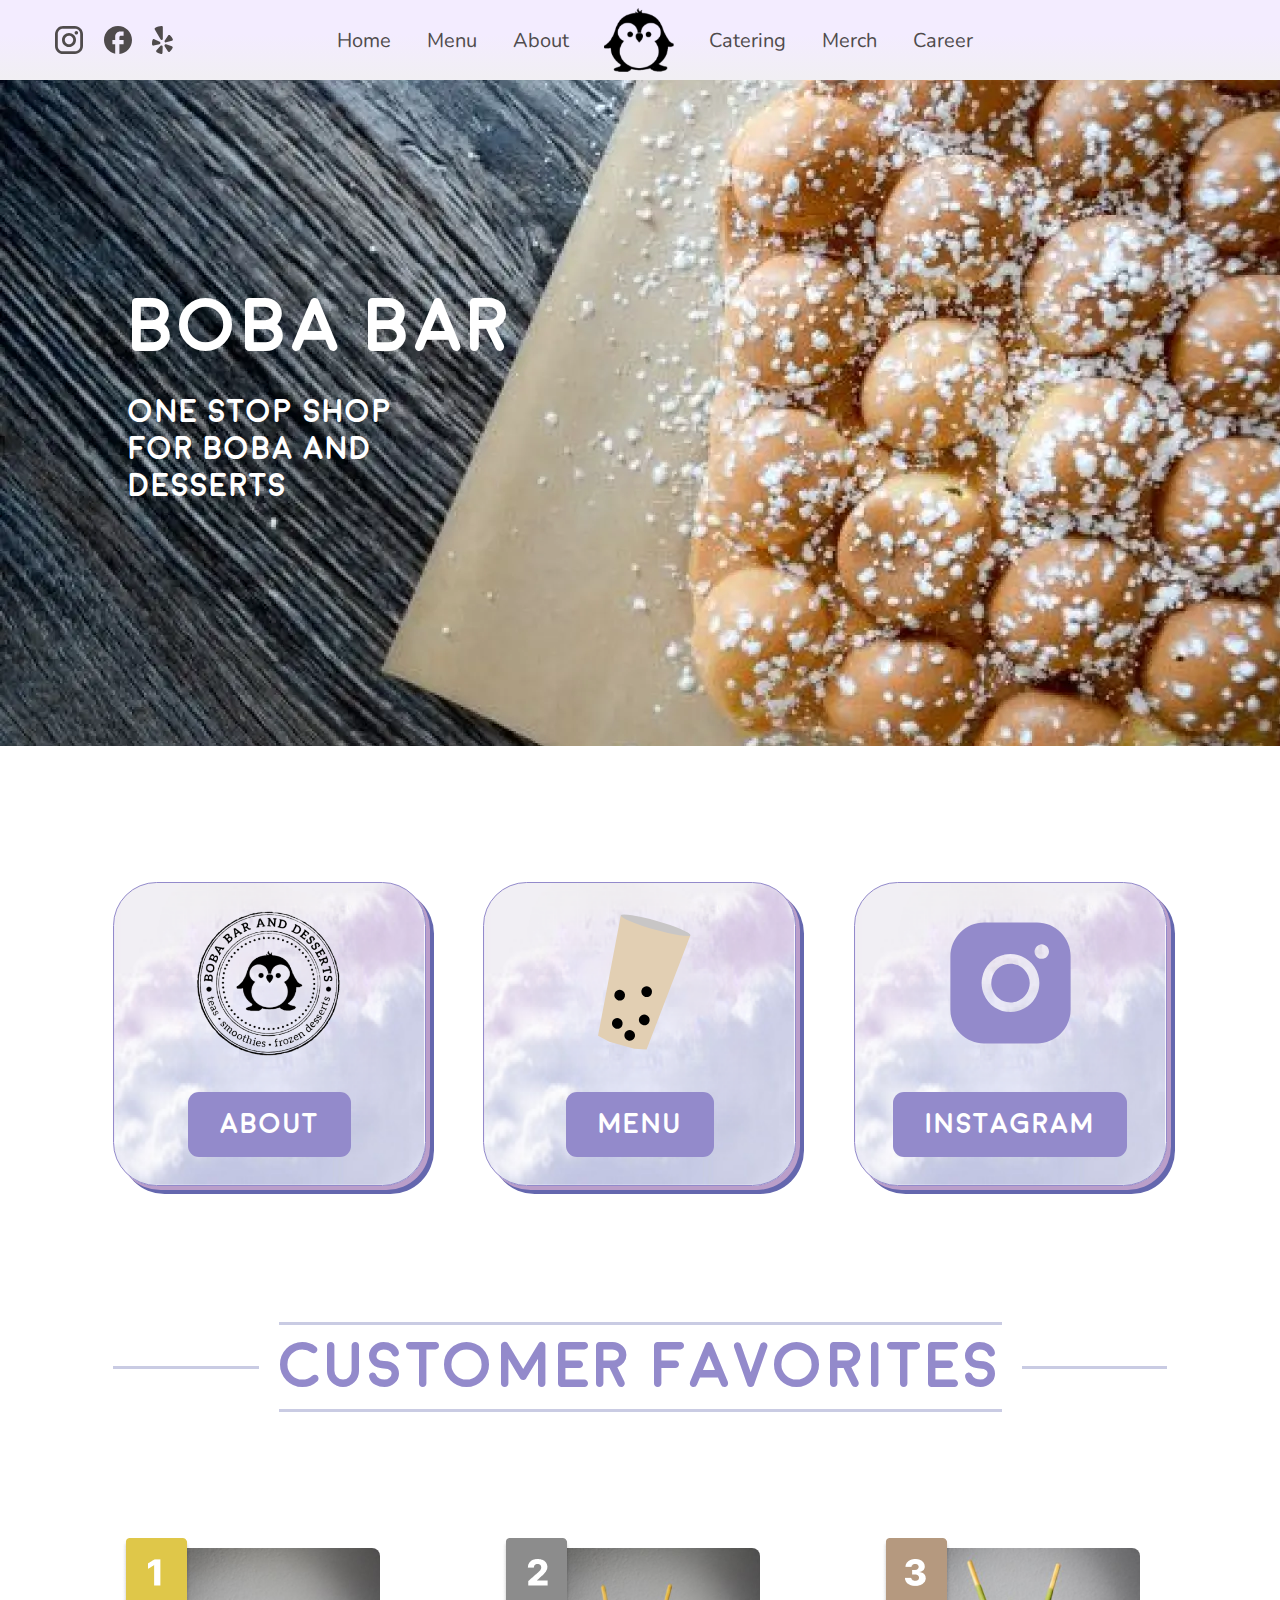
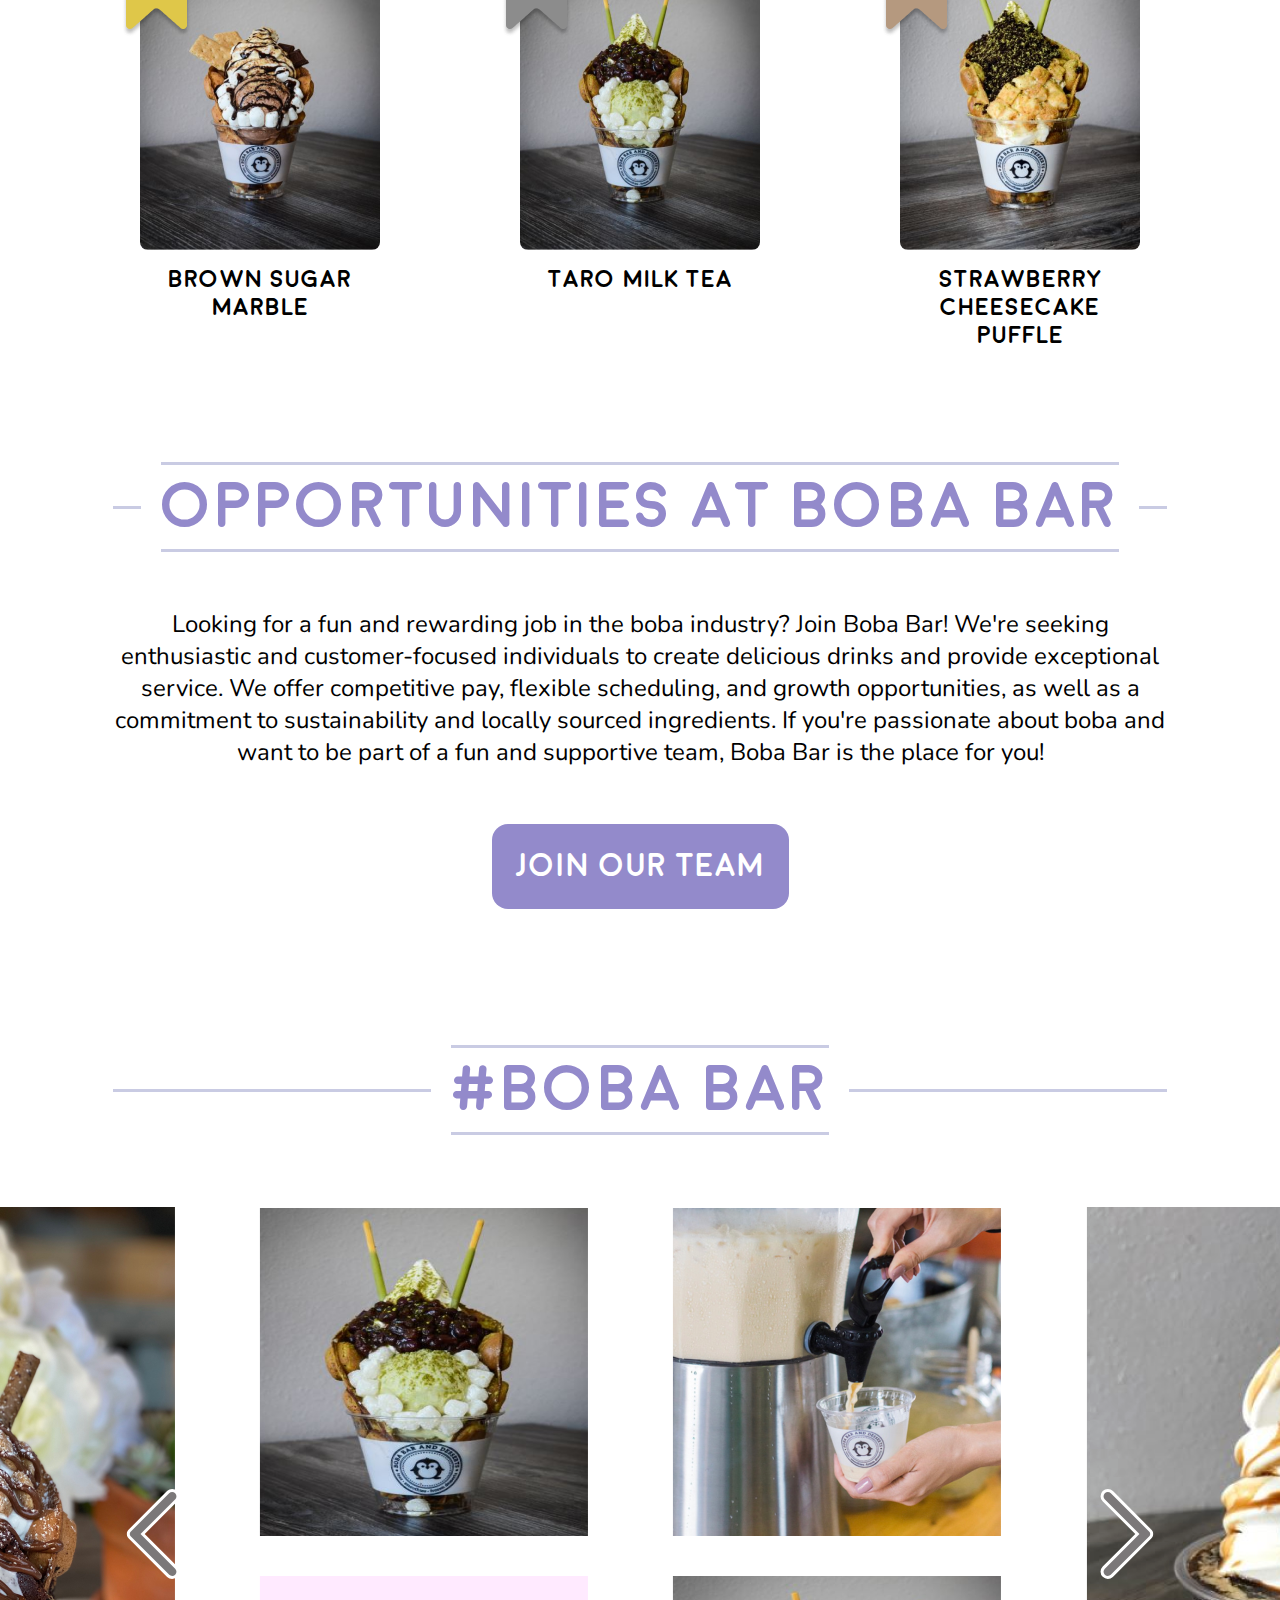
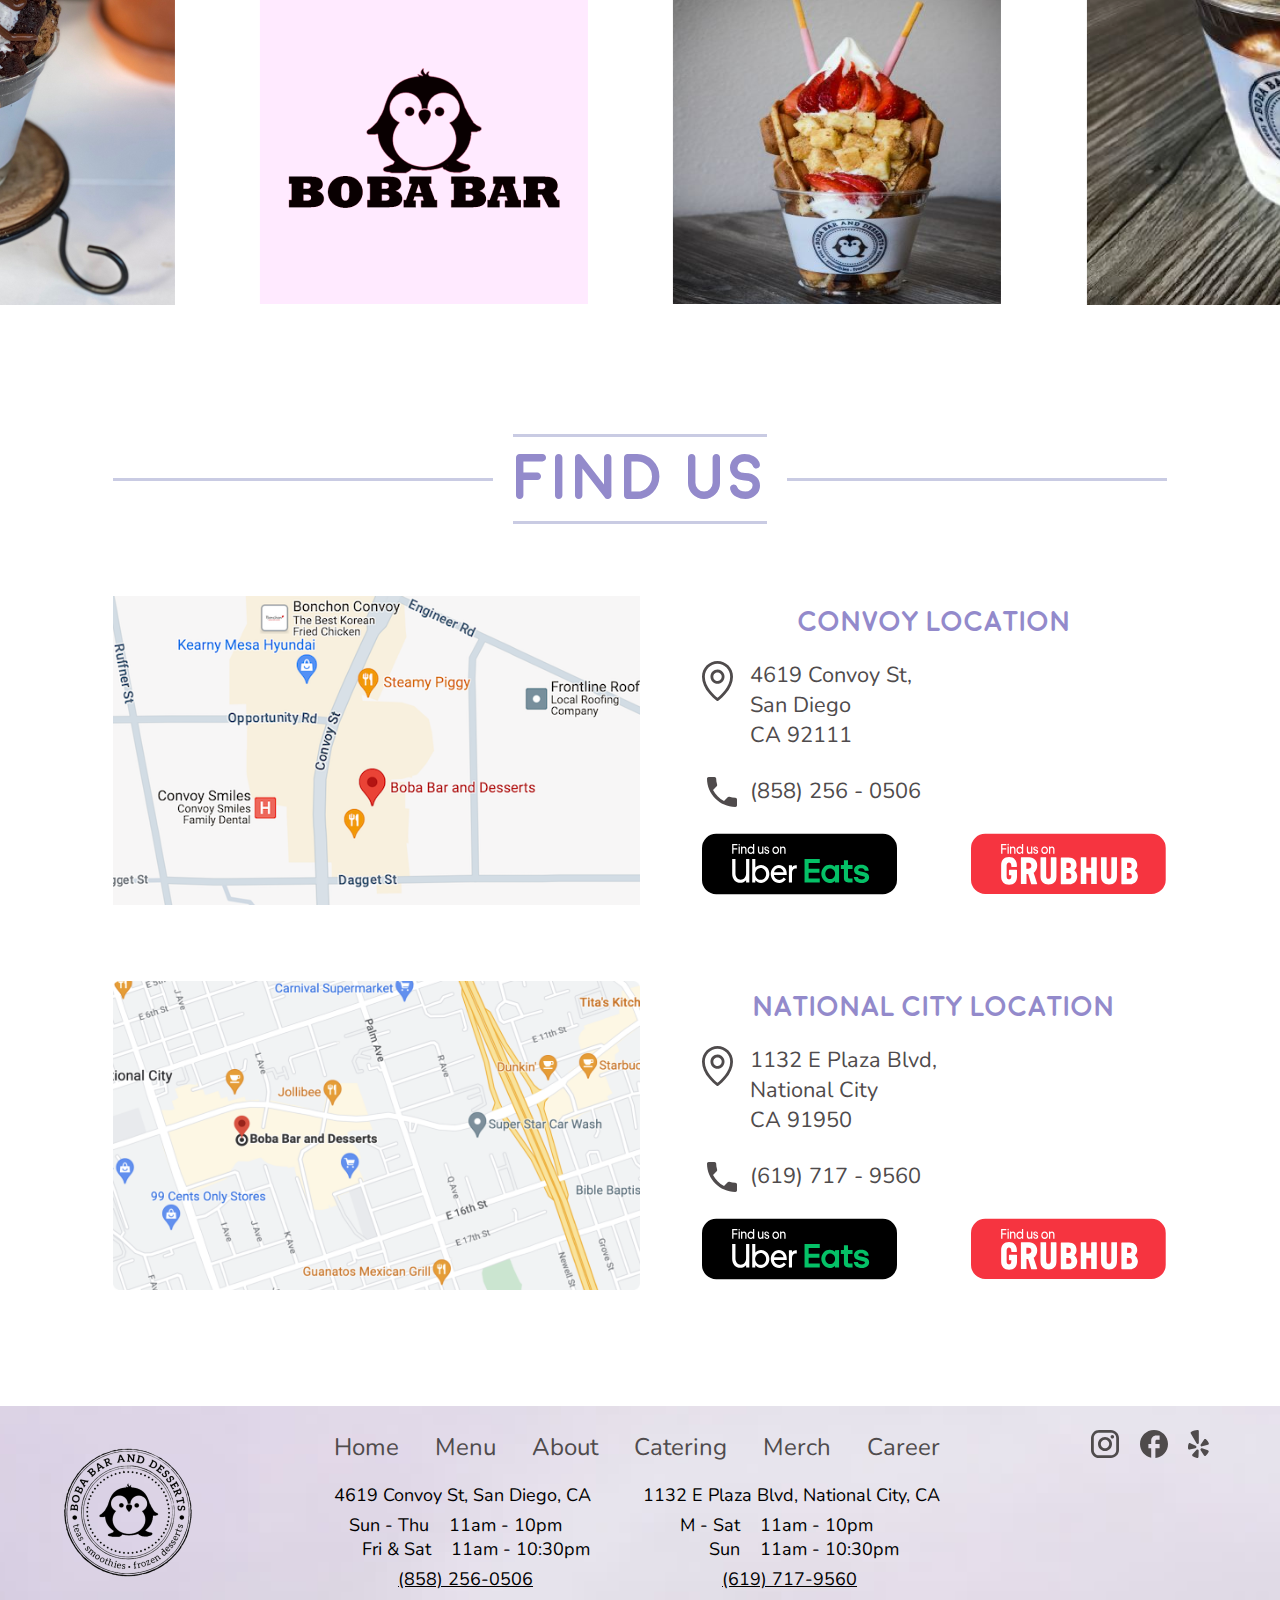
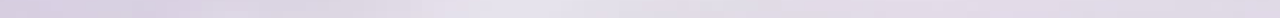
==== commit 67a5bc64: "adapt home page for tablet" ====
--- a/index.html
+++ b/index.html
@@ -11,6 +11,7 @@
 <body>
     <header>
         <nav-component></nav-component>
+        <hamburger-component></hamburger-component>
     </header>
 
     <main>
@@ -19,18 +20,21 @@
             <p>ONE STOP SHOP FOR BOBA AND DESSERTS</p>
         </section>
         <nav>
-            <a href="about.html"><img src="assets/logo.png" alt="Boba Bar Logo" height="163"/><span>ABOUT</span></a>
-            <a href="menu.html"><img src="assets/boba-tea.svg" alt="Boba Bar Logo" height="163"/><span>MENU</span></a>
-            <a href="https://www.instagram.com/"><img src="assets/ins-filled-icon.svg" alt="Boba Bar Logo" height="163"/><span>INSTAGRAM</span></a>
+            <a href="about.html"><img src="assets/logo.png" alt="Boba Bar Logo"/><span>ABOUT</span></a>
+            <a href="menu.html"><img src="assets/boba-tea.svg" alt="Boba Bar Logo"/><span>MENU</span></a>
+            <a href="https://www.instagram.com/"><img src="assets/ins-filled-icon.svg" alt="Boba Bar Logo"/><span>INSTAGRAM</span></a>
         </nav>
         <section id="customer-favorites">
-            <div class="separator">
+            <div class="separator" id="d-customer-favorites">
                 <h2>CUSTOMER FAVORITES</h2>
             </div>
+            <div class="separator" id="t-best-sellers">
+                <h2>BEST SELLERS</h2>
+            </div>
             <ol>
-                <li><img src="assets/1.png" alt="1"/><img src="assets/favorite1.png" alt="Brown Sugar Marble" width="240"/><div>BROWN SUGAR MARBLE</div></li>
-                <li><img src="assets/2.png" alt="2"/><img src="assets/favorite2.png" alt="Taro Milk Tea" width="240"/><div>TARO MILK TEA</div></li>
-                <li><img src="assets/3.png" alt="3"/><img src="assets/favorite3.png" alt="Brown Sugar Marble" width="240"/><div>STRAWBERRY CHEESECAKE PUFFLE</div></li>
+                <li><img src="assets/1.png" alt="1"/><img src="assets/favorite1.png" alt="Brown Sugar Marble"/><div>BROWN SUGAR MARBLE</div></li>
+                <li><img src="assets/2.png" alt="2"/><img src="assets/favorite2.png" alt="Taro Milk Tea"/><div>TARO MILK TEA</div></li>
+                <li><img src="assets/3.png" alt="3"/><img src="assets/favorite3.png" alt="Brown Sugar Marble"/><div>STRAWBERRY CHEESECAKE PUFFLE</div></li>
             </ol>
         </section>
         <section id="opportunities">
--- a/index.css
+++ b/index.css
@@ -35,9 +35,15 @@
     font-size: 20px;
 }
 
+hamburger-component {
+    display: none;
+}
+
 #home {
     height: 666px;
-    background-image: url(assets/home-image.webp);
+    background-image: url(assets/home-image-d.webp);
+    background-size: cover;
+    background-repeat: no-repeat;
 }
 
 h1 {
@@ -62,30 +68,37 @@
 
 main nav {
     display: flex;
-    height: 612px;
     align-items: center;
     padding-left: 8.8vw;
 }
 
 main nav a {
     width: 24.3vw;
-    height: 340px;
+    height: 23.6vw;
     box-shadow: 4px 4px 0px 0px #BA9EC9, 8px 8px 0px 0px #6467AE;
     border: 1.4px solid var(--primary-purple, #938ACB);
     border-radius: 43.6px;
+    margin-top: 136px;
+    margin-bottom: 136px;
     margin-right: 4.5vw;
     display: flex;
     flex-direction: column;
     justify-content: center;
     align-items: center;
     background-image: url(assets/cloud.png);
+    background-repeat: no-repeat;
+    background-size: cover;
     text-decoration: none;
     color: #FFF;
     font-size: 2.2vw;
 }
 
+main nav a img {
+    height: 47.9%;
+}
+
 main nav a span {
-    margin-top: 40px;
+    margin-top: 11.7%;
     background-color: var(--primary-purple, #938ACB);
     padding: 16px 32px;
     border-radius: 10.9px;
@@ -129,6 +142,10 @@
     flex-direction: column;
     align-items: center;
     height: 740px;
+}
+
+#t-best-sellers {
+    display: none;
 }
 
 #customer-favorites ol {
@@ -339,4 +356,186 @@
     background-image: url(assets/footer-background.png);
     display: flex;
     justify-content: space-between;
+}
+
+@media screen and (max-width: 1024px) {
+    nav-component {
+        display: none;
+    }
+
+    hamburger-component {
+        display: flex;
+        align-items: center;
+        justify-content: space-between;
+        background-color: #F3ECFF;
+        height: 48px;
+        padding-left: 56px;
+        padding-right: 56px;
+    }
+
+    #home {
+        height: 585px;
+        background-image: url(assets/home-image-t.png);
+    }
+
+    h1 {
+        font-size: 48px;
+        left: 48px;
+        top: 150px;
+    }
+
+    #home p {
+        width: 204px;
+        font-size: 24px;
+        left: 48px;
+        top: 168px;
+    }
+
+    main nav {
+        padding-left: 4.7vw;
+    }
+
+    main nav a {
+        width: 26vw;
+        height: 25.4vw;
+        margin-top: 74px;
+        margin-bottom: 74px;
+        margin-right: 6.25vw;
+    }
+
+    main nav a span {
+        margin-top: 6.1%;
+    }
+
+    h2 {
+        font-size: 48px;
+    }
+
+    .separator {
+        width: 90.6vw;
+    }
+
+    #customer-favorites {
+        height: 575px;
+    }
+
+    #d-customer-favorites {
+        display: none;
+    }
+
+    #t-best-sellers {
+        display: flex;
+    }
+
+    #customer-favorites ol {
+        margin-top: -43px;
+    }
+
+    #customer-favorites li > img:first-child {
+        width: 65px;
+        right: 83.5px;
+        top: 84px;
+    }
+
+    #customer-favorites li > img:nth-child(2) {
+        width: 200px;
+    }
+
+    #opportunities p {
+        width: 90.6vw;
+        font-size: 20px;
+        margin-top: 40px;
+    }
+
+    #opportunities a {
+        margin-top: 45px;
+        padding: 12px 24px;
+        font-size: 24px;
+        border-radius: 8px;
+        margin-bottom: 75px;
+    }
+
+    #boba-bar {
+        height: 771px;
+    }
+
+    #boba-bar #wrapper {
+        margin-top: 58px;
+    }
+
+    #boba-bar #gallery {
+        row-gap: 36px;
+        column-gap: 36px;
+        width: 1460px;
+        padding-left: 36px;
+        padding-right: 36px;
+        transform: translate(calc(50vw - 766px));
+        /* translate(calc(0px)); */
+        /* translate(calc(100vw - 1532px)); */
+    }
+
+    #g1, #g6 {
+        width: 416px;
+        height: 556px;
+    }
+    
+    #g2, #g3, #g4, #g5 {
+        width: 260px;
+    }
+
+    #boba-bar #left-button {
+        left: 50px;
+        bottom: 350px;
+    }
+
+    #boba-bar #right-button {
+        right: 50px;
+        bottom: 350px;
+    }
+
+    #find-us {
+        padding-bottom: 85px;
+    }
+
+    #find-us address {
+        width: 90.6vw;
+        column-gap: 53px;
+        margin-top: 62px;
+    }
+
+    #find-us address > p {
+        font-size: 2.5vw;
+    }
+
+    #find-us address .location img {
+        width: 21px;
+    }
+
+    #find-us address .phone img {
+        width: 30px;
+    }
+
+    #find-us address div p {
+        font-size: 2vw;
+    }
+
+    footer-component {
+        height: 171px;
+    }
+}
+
+@media screen and (max-width: 820px) {
+    main nav a span{
+        padding: 12px 20px;
+    }
+
+    #customer-favorites li > img:first-child {
+        width: 60px;
+        right: 73.5px;
+        top: 79px;
+    }
+
+    #customer-favorites li > img:nth-child(2) {
+        width: 180px;
+    }
 }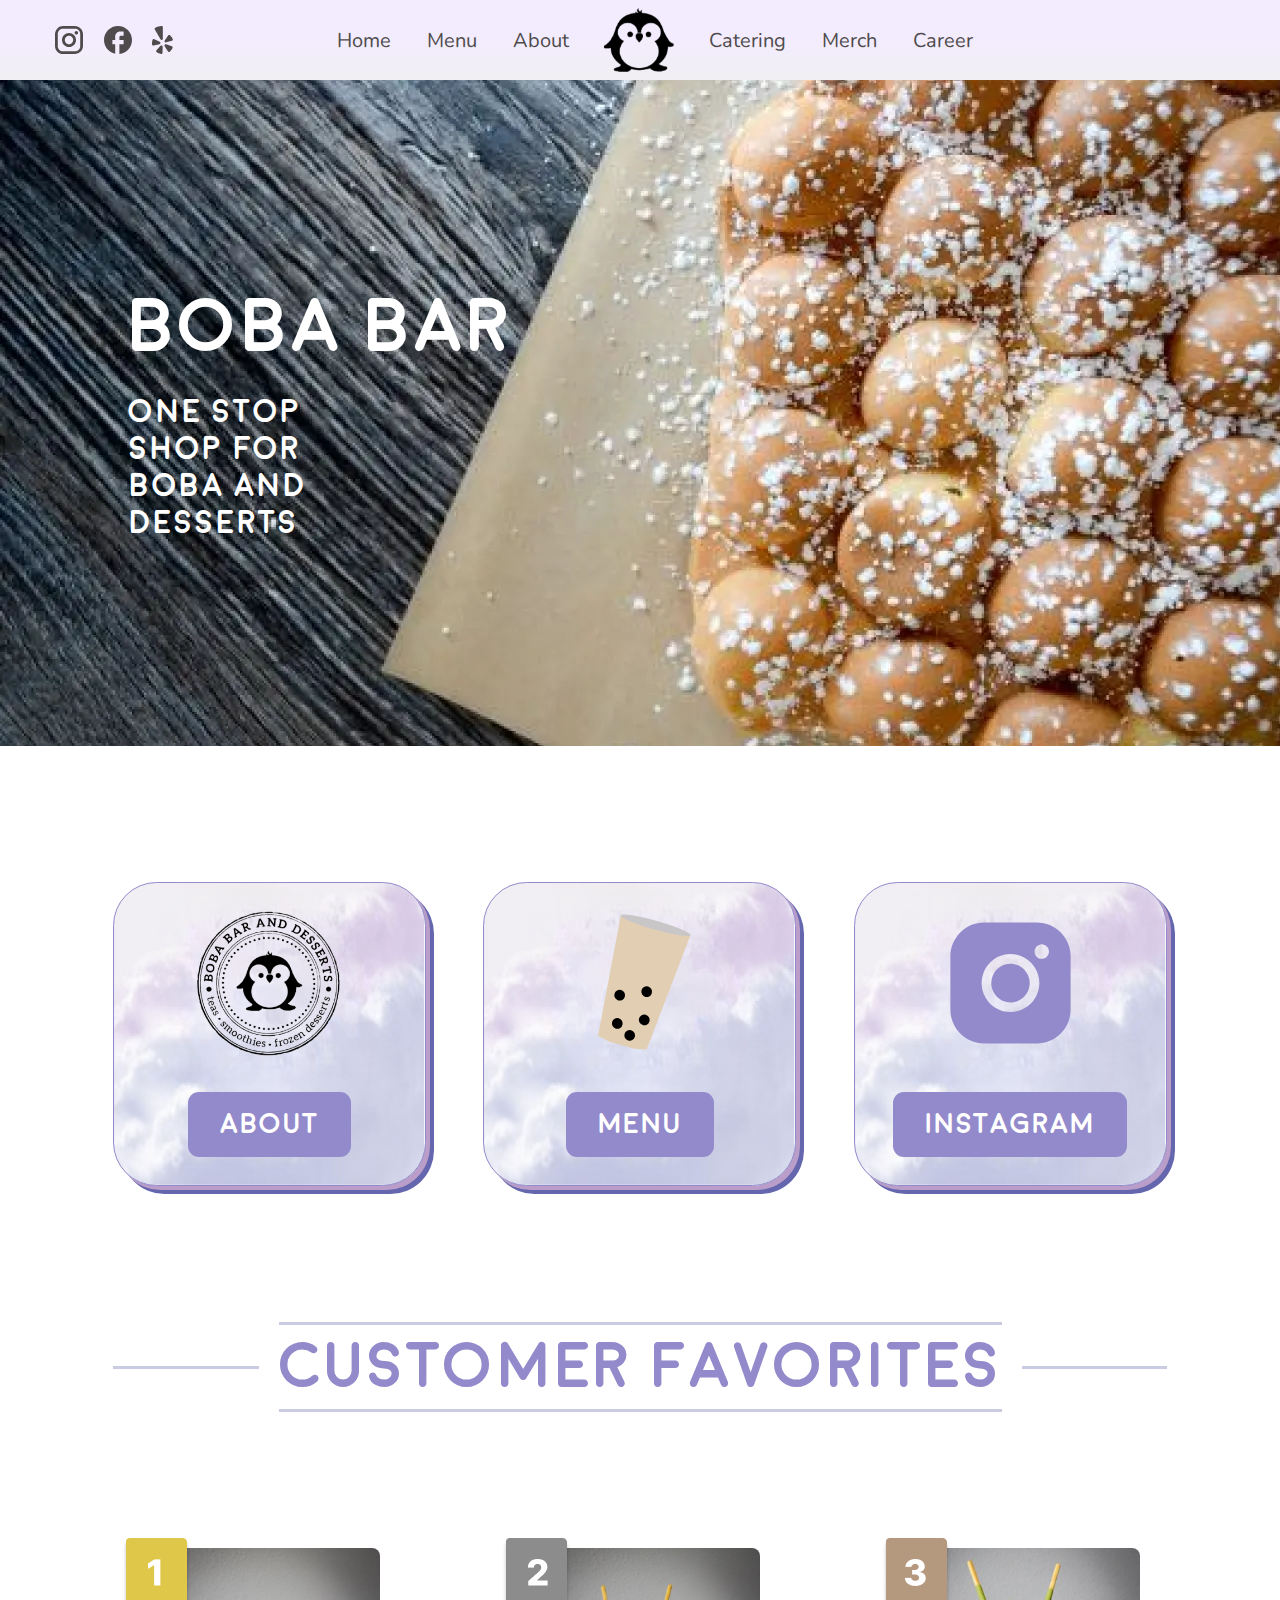
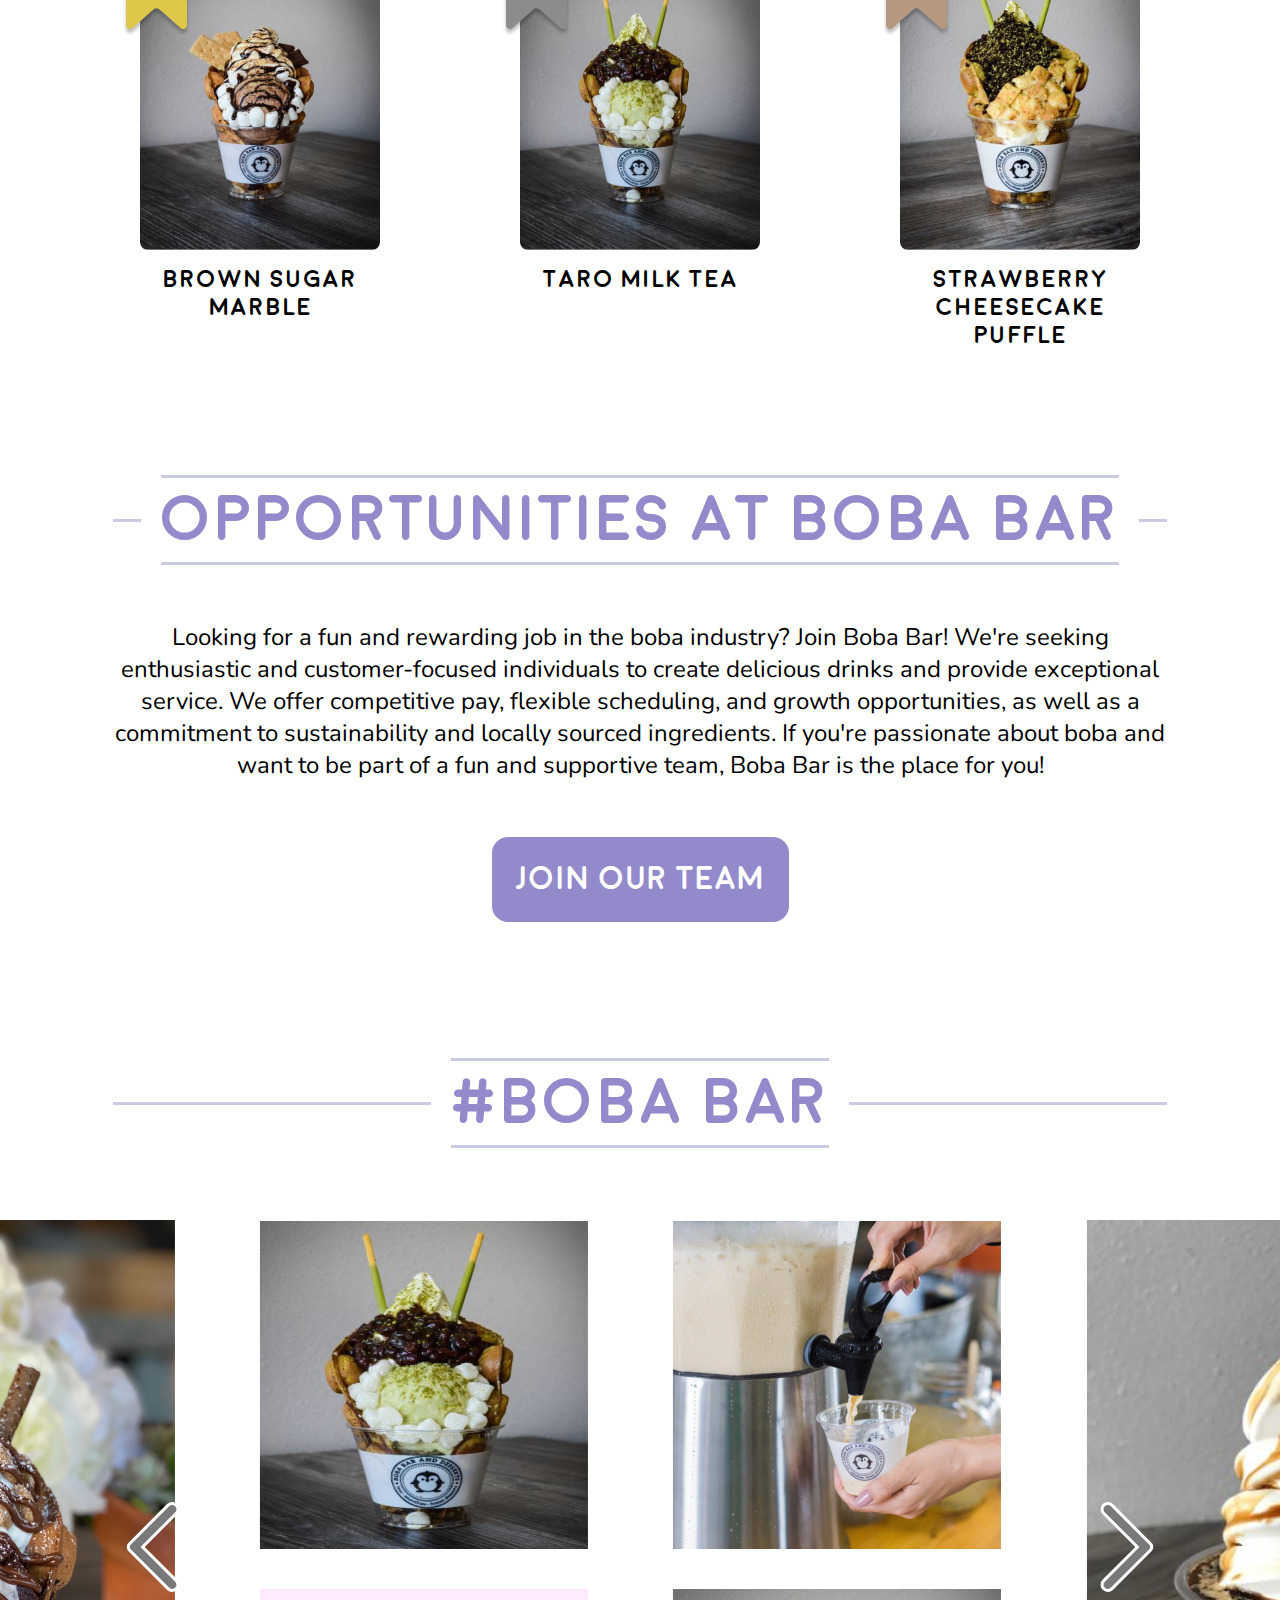
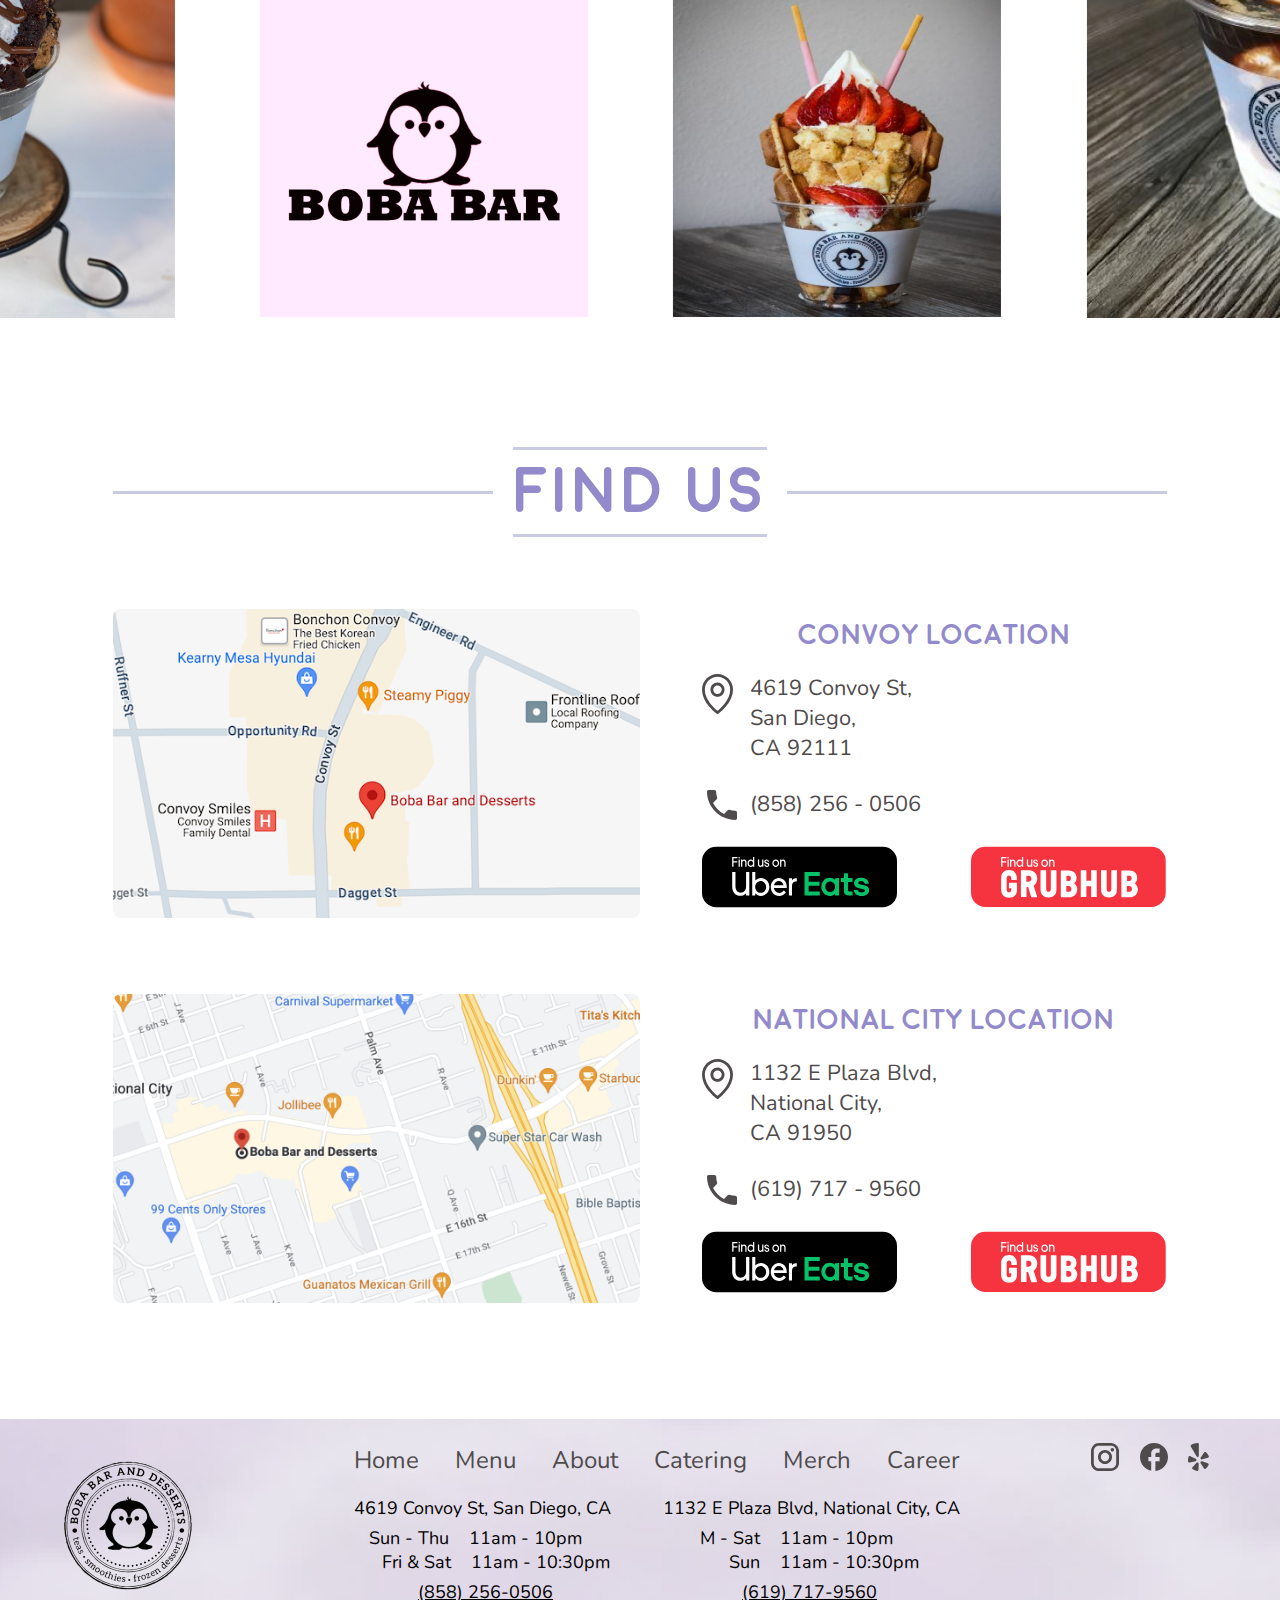
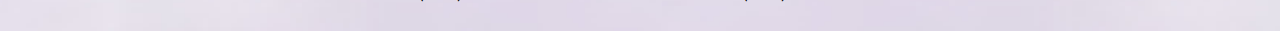
==== commit 9fa994f0: "home page adapt mobile" ====
--- a/index.html
+++ b/index.html
@@ -17,7 +17,7 @@
     <main>
         <section id="home">
             <h1>BOBA BAR</h1>
-            <p>ONE STOP SHOP FOR BOBA AND DESSERTS</p>
+            <p>One stop shop for boba and desserts</p>
         </section>
         <nav>
             <a href="about.html"><img src="assets/logo.png" alt="Boba Bar Logo"/><span>ABOUT</span></a>
@@ -32,9 +32,9 @@
                 <h2>BEST SELLERS</h2>
             </div>
             <ol>
-                <li><img src="assets/1.png" alt="1"/><img src="assets/favorite1.png" alt="Brown Sugar Marble"/><div>BROWN SUGAR MARBLE</div></li>
-                <li><img src="assets/2.png" alt="2"/><img src="assets/favorite2.png" alt="Taro Milk Tea"/><div>TARO MILK TEA</div></li>
-                <li><img src="assets/3.png" alt="3"/><img src="assets/favorite3.png" alt="Brown Sugar Marble"/><div>STRAWBERRY CHEESECAKE PUFFLE</div></li>
+                <li><img src="assets/1.png" alt="1"/><img src="assets/favorite1.png" alt="Brown Sugar Marble"/><div>Brown Sugar Marble</div></li>
+                <li><img src="assets/2.png" alt="2"/><img src="assets/favorite2.png" alt="Taro Milk Tea"/><div>Taro Milk Tea</div></li>
+                <li><img src="assets/3.png" alt="3"/><img src="assets/favorite3.png" alt="Brown Sugar Marble"/><div>Strawberry Cheesecake Puffle</div></li>
             </ol>
         </section>
         <section id="opportunities">
@@ -73,15 +73,15 @@
                 <h2>FIND US</h2>
             </div>
             <address>
+                <p>CONVOY LOCATION</p>
                 <a href="https://www.google.com/maps/place/Boba+Bar+and+Desserts/@32.8244555,-117.1570909,17z/data=!3m1!4b1!4m6!3m5!1s0x80dbff946a42c517:0x4d366c7388906545!8m2!3d32.824451!4d-117.154516!16s%2Fg%2F11c48692sg?entry=ttu">
                     <img src="assets/convoy-location.png" alt="convoy location on google map"/>
                 </a>
-                <p>CONVOY LOCATION</p>
                 <div class="location">
                     <img src="assets/location-icon.svg" alt="location icon"/>
                     <p>
                         4619 Convoy St,<br/>
-                        San Diego<br/>
+                        San Diego,<br/>
                         CA 92111<br/>
                     </p>
                 </div>
@@ -99,15 +99,15 @@
                 </div>
             </address>
             <address>
+                <p>NATIONAL CITY LOCATION</p>
                 <a href="https://www.google.com/maps/place/Boba+Bar+and+Desserts/@32.6760625,-117.0976457,17z/data=!3m1!4b1!4m6!3m5!1s0x80d9530e4589ebfd:0x1d3f7e11e94e4441!8m2!3d32.676058!4d-117.0950708!16s%2Fg%2F11h6l6twl8?entry=ttu">
                     <img src="assets/national-city-location.png" alt="national city location on google map"/>
                 </a>
-                <p>NATIONAL CITY LOCATION</p>
                 <div class="location">
                     <img src="assets/location-icon.svg" alt="location icon"/>
                     <p>
                         1132 E Plaza Blvd,<br/>
-                        National City<br/>
+                        National City,<br/>
                         CA 91950<br/>
                     </p>
                 </div>
@@ -129,6 +129,6 @@
 
     <footer>
         <footer-component></footer-component>
-    </footer>
+        <mobile-footer></mobile-footer>
 </body>
 </html>--- a/index.css
+++ b/index.css
@@ -58,7 +58,7 @@
 
 #home p {
     color: #FFF;
-    width: 275px;
+    width: 276px;
     font-size: 32px;
     position: relative;
     left: 128px;
@@ -90,7 +90,6 @@
     background-size: cover;
     text-decoration: none;
     color: #FFF;
-    font-size: 2.2vw;
 }
 
 main nav a img {
@@ -103,6 +102,7 @@
     padding: 16px 32px;
     border-radius: 10.9px;
     letter-spacing: 1px;
+    font-size: 2.2vw;
 }
 
 h2 {
@@ -137,15 +137,14 @@
     flex-grow: 1;
 }
 
-#customer-favorites {
-    display: flex;
-    flex-direction: column;
-    align-items: center;
-    height: 740px;
-}
-
 #t-best-sellers {
     display: none;
+}
+
+#customer-favorites {
+    display: flex;
+    flex-direction: column;
+    align-items: center;
 }
 
 #customer-favorites ol {
@@ -154,6 +153,7 @@
     width: 100vw;
     justify-content: space-evenly;
     margin-top: 37px;
+    margin-bottom: 125px;
 }
 
 #customer-favorites li {
@@ -303,6 +303,12 @@
     margin-top: 72px;
 }
 
+#find-us address > p {
+    color: var(--primary-purple, #938ACB);
+    font-size: 2.2vw;
+    text-align: center;
+}
+
 #find-us address > a {
     grid-column-start: line1;
     grid-column-end: line2;
@@ -312,12 +318,7 @@
 
 #find-us address > a img {
     width: 100%;
-}
-
-#find-us address > p {
-    color: var(--primary-purple, #938ACB);
-    font-size: 2.2vw;
-    text-align: center;
+    border-radius: 8px;
 }
 
 #find-us address .location {
@@ -354,8 +355,14 @@
 footer-component {
     height: 212px;
     background-image: url(assets/footer-background.png);
+    background-repeat: no-repeat;
+    background-size: cover;
     display: flex;
     justify-content: space-between;
+}
+
+mobile-footer {
+    display: none;
 }
 
 @media screen and (max-width: 1024px) {
@@ -385,7 +392,7 @@
     }
 
     #home p {
-        width: 204px;
+        width: 210px;
         font-size: 24px;
         left: 48px;
         top: 168px;
@@ -415,10 +422,6 @@
         width: 90.6vw;
     }
 
-    #customer-favorites {
-        height: 575px;
-    }
-
     #d-customer-favorites {
         display: none;
     }
@@ -428,7 +431,8 @@
     }
 
     #customer-favorites ol {
-        margin-top: -43px;
+        margin-top: -34px;
+        margin-bottom: 54px;
     }
 
     #customer-favorites li > img:first-child {
@@ -445,6 +449,7 @@
         width: 90.6vw;
         font-size: 20px;
         margin-top: 40px;
+        text-align: left;
     }
 
     #opportunities a {
@@ -538,4 +543,241 @@
     #customer-favorites li > img:nth-child(2) {
         width: 180px;
     }
+}
+
+@media screen and (max-width: 720px) {
+    hamburger-component {
+        padding-left: 24px;
+        padding-right: 24px;
+    }
+
+    #home {
+        height: 66.1vw;
+        background-image: url(assets/home-image-p.jpeg);
+        background-size: 100vw;
+        position: relative;
+    }
+
+    h1 {
+        position: absolute;
+        font-size: clamp(28px, 12px + 5vw, 48px);
+        left: auto;
+        top: auto;
+        right: clamp(10px, -6px + 5vw, 30px);
+        bottom: clamp(32px, 16px + 5vw, 52px);
+    }
+
+    #home p {
+        position: absolute;
+        font-family: 'Nunito';
+        width: fit-content;
+        font-size: clamp(16px, 9.6px + 2vw, 24px);
+        left: auto;
+        top: auto;
+        right: clamp(10px, -6px + 5vw, 30px);
+        bottom: clamp(10px, 2px + 2.5vw, 20px);
+    }
+
+    main nav {
+        flex-direction: column;
+        padding-left: 0;
+    }
+
+    main nav a {
+        width: 255px;
+        height: 250px;
+        width: clamp(175px, 111px + 20vw, 255px);
+        height: clamp(170px, 106px + 20vw, 250px);
+        margin-top: 12px;
+        margin-bottom: 12px;
+    }
+
+    main nav a:first-of-type {
+        margin-top: 64px;
+    }
+
+    main nav a:nth-last-child(1) {
+        margin-bottom: 64px;
+    }
+
+    main nav a span {
+        padding: 8px 20px;
+        font-size: clamp(16px, 8px + 2.5vw, 26px);
+        margin-top: 11.7%;
+    }
+
+    h2 {
+        font-size: clamp(28px, 21.6px + 2vw, 36px);
+    }
+
+    .separator::before, .separator::after {
+        height: 0;
+    }
+
+    #customer-favorites ol {
+        flex-direction: column;
+        margin-top: 0;
+        margin-bottom: 64px;
+    }
+
+    #customer-favorites li {
+        margin-top: -10px;
+    }
+
+    #customer-favorites li > img:first-child {
+        width: clamp(34px, 9.2px + 7.75vw, 65px);
+        right: clamp(47.5px, 18.7px + 9vw, 83.5px);
+        top: clamp(42px, 8.4px + 10.5vw, 84px);
+    }
+
+    #customer-favorites li > img:nth-child(2) {
+        width: clamp(113px, 43.4px + 21.75vw, 200px);
+    }
+
+    #customer-favorites ol div {
+        font-family: 'Nunito';
+        font-size: clamp(16px, 12.8px + 1vw, 20px);
+        width: 100vw;
+        margin-top: clamp(8px, 4.8px + 1vw, 12px);
+    }
+
+    #opportunities p {
+        width: 78vw;
+        font-size: clamp(16px, 12.8px + 1vw, 20px);
+        margin-top: 24px;
+    }
+
+    #opportunities a {
+        margin-top: 32px;
+        padding: clamp(8px, 4.8px + 1vw, 12px) clamp(16px, 9.6px + 2vw, 24px);
+        font-size: clamp(20px, 16.8px + 1vw, 24px);
+        margin-bottom: 64px;
+    }
+
+    #boba-bar {
+        height: auto;
+    }
+
+    #boba-bar #wrapper {
+        margin-top: 32px;
+        margin-bottom: 36.5px;
+    }
+
+    #boba-bar #gallery {
+        width: auto; /* 300vw */
+        column-gap: 0;
+        row-gap: 18px;
+        padding-left: 0;
+        padding-right: 0;
+        transform: translate(-100vw);
+        /* transform: translate(0px); */
+        /* transform: translate(-200vw); */
+        --image-width: clamp(120px, 24px + 30vw, 240px);
+        --image-margin: clamp(18px, 3.6px + 4.5vw, 36px);
+    }
+
+    #g1, #g6 {
+        height: calc(var(--image-width) * 2 + var(--image-margin));
+        width: auto; /* height*470/698 */
+        padding: 0 calc(50vw - calc(var(--image-width) * 2 + var(--image-margin)) * 0.337); /* (100vw-width)/2 = 50vw-height*0.337 */
+    }
+
+    #g2, #g3, #g4, #g5 {
+        width: var(--image-width);
+    }
+
+    #g2, #g4 {
+        padding-right: var(--image-margin);
+        padding-left: calc(50vw - var(--image-width) - var(--image-margin) * 0.5);
+    }
+
+    #g3, #g5 {
+        padding-right: calc(50vw - var(--image-width) - var(--image-margin) * 0.5);
+    }
+
+    #boba-bar #buttons img {
+        width: clamp(24px, 4.8px + 6vw, 48px);
+    }
+
+    #boba-bar #left-button {
+        left: clamp(25px, 5px + 6.25vw, 50px);
+        bottom: clamp(141px, 28.2px + 35.25vw, 282px);
+    }
+
+    #boba-bar #right-button {
+        right: clamp(25px, 5px + 6.25vw, 50px);
+        bottom: clamp(141px, 28.2px + 35.25vw, 282px);
+    }
+
+    #find-us {
+        padding-bottom: 40px;
+    }
+
+    #find-us address {
+        display: flex;
+        flex-direction: column;
+        margin-top: clamp(32px, 25.6px + 2vw, 40px);
+        width: 78vw;
+    }
+
+    #find-us address > p {
+        font-size: clamp(20px, 15.2px + 1.5vw, 26px);
+        width: 250px;
+        margin-bottom: 16px;
+    }
+
+    #find-us address > a img {
+        width: 78vw;
+    }
+
+    #find-us address .location {
+        margin-top: 12px;
+        align-self: start;
+    }
+
+    #find-us address .location img {
+        width: 13px;
+    }
+
+    #find-us address div p {
+        font-size: clamp(14px, 10.8px + 1vw, 18px);
+    }
+
+    #find-us address div p br:nth-child(2){
+        display: none;
+    }
+
+    #find-us address .phone {
+        margin-top: 12px;
+        align-self: start;
+    }
+
+    #find-us address .phone img {
+        width: 22px;
+    }
+
+    #find-us address .links {
+        margin-top: 18px;
+        width: 100%;
+    }
+
+    #find-us address .links a {
+        width: clamp(100px, 20px + 25vw, 200px);
+    }
+
+    footer-component {
+        display: none;
+    }
+
+    mobile-footer {
+        display: flex;
+        background-image: url(assets/footer-background.png);
+        background-repeat: no-repeat;
+        background-size: cover;
+        flex-direction: column;
+        align-items: center;
+        justify-content: center;
+        gap: clamp(16px, 12.8px + 1vw, 20px);
+        padding: 7px 33px;
+    }
 }